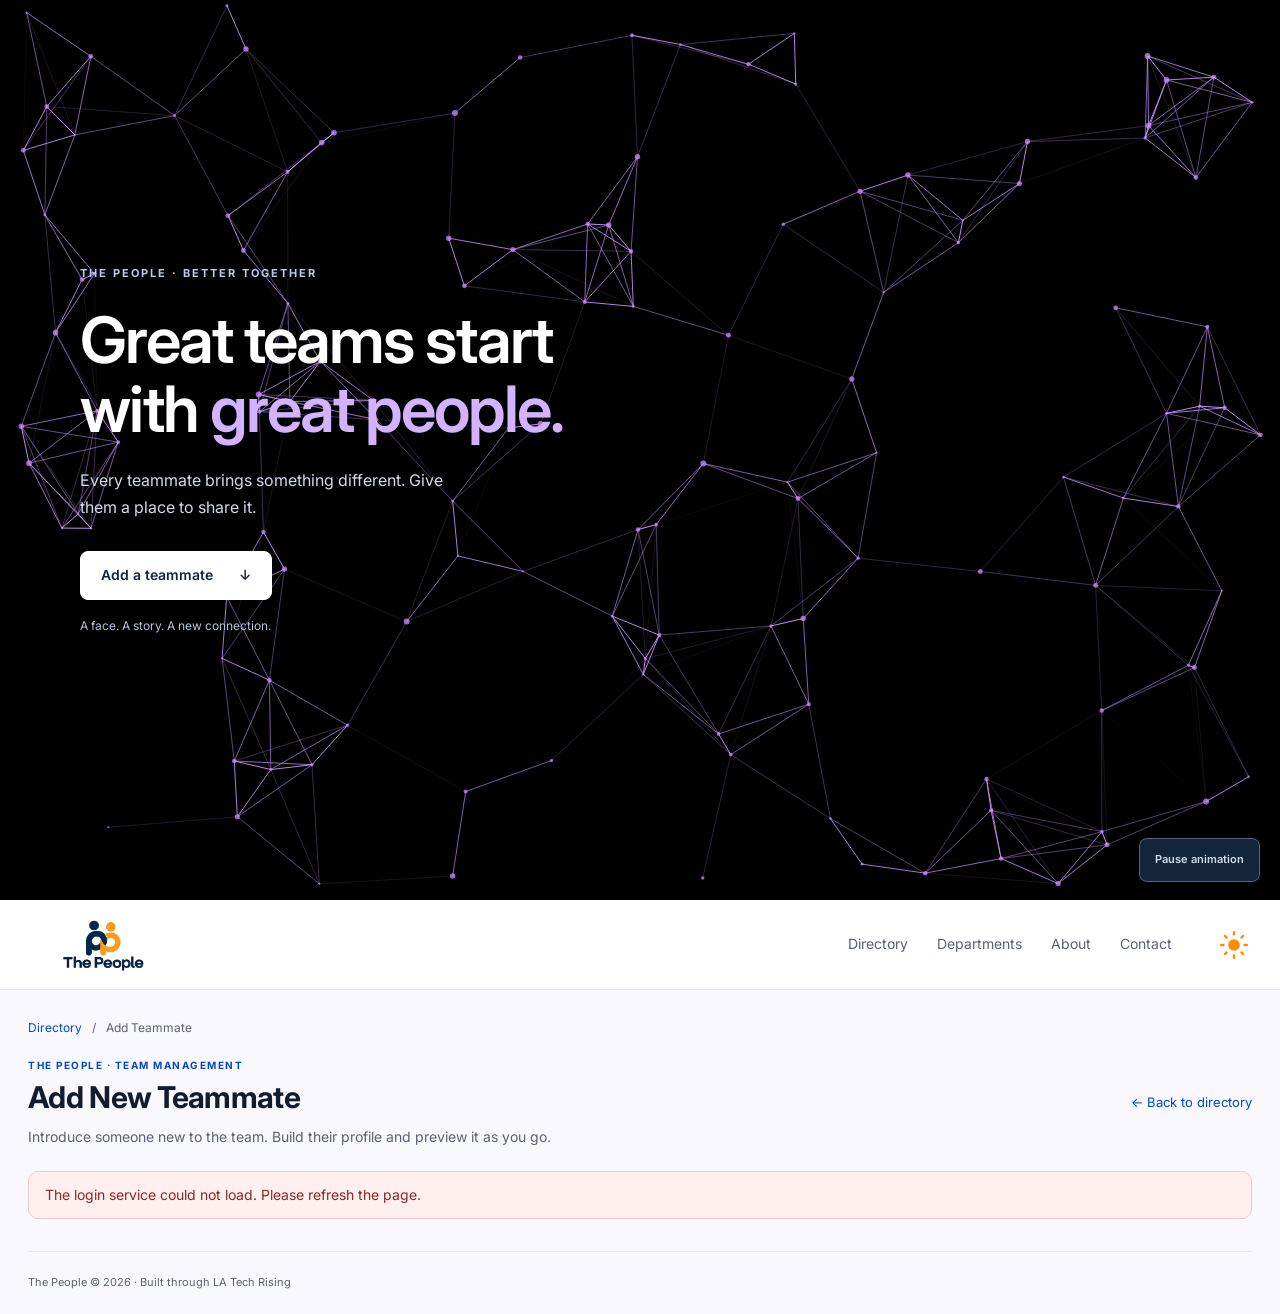
==== admin.html @ b5be9680 "Add files via upload" ====
<!DOCTYPE html>
<html lang="en">
<head>
  <meta charset="UTF-8">
  <meta name="viewport" content="width=device-width, initial-scale=1">
  <meta name="description" content="Add and manage teammates in The People directory.">
  <title>Add Teammate | The People</title>
  <link rel="icon" type="image/png" href="the-people-logo.png">
  <link rel="stylesheet" href="https://fonts.googleapis.com/css2?family=Inter:wght@400;500;600;700&display=swap">
  <link rel="stylesheet" href="admin.css?v=aether-flow-5">
  <link rel="stylesheet" href="theme-changer.css?v=theme-11">
<link rel="stylesheet" href="location-picker.css?v=world-location-17">
</head>
<body class="admin-page">
  <a class="skip-link" href="#page-content">Skip to main content</a>
    <section class="people-hero" aria-labelledby="people-hero-title">
      <canvas id="people-particles" aria-hidden="true"></canvas>
      <div class="people-hero-content">
        <p class="people-hero-eyebrow">THE PEOPLE · BETTER TOGETHER</p>
        <h1 id="people-hero-title">Great teams start<br>with <span>great people.</span></h1>
        <p class="people-hero-description">Every teammate brings something different. Give them a place to share it.</p>
        <a class="people-hero-action" href="#teammate-workspace">Add a teammate <span aria-hidden="true">↓</span></a>
        <p class="people-hero-note">A face. A story. A new connection.</p>
      </div>
      <button id="people-particles-toggle" class="people-hero-motion" type="button" aria-pressed="false" hidden>Pause animation</button>
    </section>
  <header class="admin-header">
    <a class="admin-brand" href="index.html#directory" aria-label="The People directory"><img src="the-people-logo.png" alt="The People" width="1960" height="816"></a>
    <nav aria-label="Main navigation"><a href="index.html#directory">Directory</a><a href="index.html#Departments">Departments</a><a href="index.html#About">About</a><a href="index.html#Contact">Contact</a></nav>
    <button id="admin-theme" class="theme-changer" type="button" aria-label="Switch to dark mode" aria-pressed="false" title="Switch to dark mode"><svg class="changer-sun" viewBox="0 0 24 24" aria-hidden="true"><circle cx="12" cy="12" r="5" fill="currentColor"/><path d="M12 1v2m0 18v2M4.22 4.22l1.42 1.42m12.72 12.72l1.42 1.42M1 12h2m18 0h2M4.22 19.78l1.42-1.42M18.36 5.64l1.42-1.42" fill="none" stroke="currentColor" stroke-width="2" stroke-linecap="round"/></svg><svg class="changer-moon" viewBox="0 0 24 24" aria-hidden="true"><path d="M21 12.79A9 9 0 1 1 11.21 3 7 7 0 0 0 21 12.79Z" fill="currentColor"/></svg></button>
  </header>
  <main id="page-content" class="admin-shell">
    <div id="teammate-workspace" tabindex="-1">
    <div class="breadcrumb"><a href="index.html#directory">Directory</a><span aria-hidden="true">/</span><span>Add Teammate</span></div>
    <div class="admin-intro"><div><p class="admin-eyebrow">THE PEOPLE · TEAM MANAGEMENT</p><h2>Add New Teammate</h2><p>Introduce someone new to the team. Build their profile and preview it as you go.</p></div><a class="back-link" href="index.html#directory">← Back to directory</a></div>
    <p id="admin-status" class="admin-status" role="status" aria-live="polite">Connecting…</p>
    <section id="login-panel" class="admin-panel login-panel" hidden aria-labelledby="login-title">
      <div class="section-icon" aria-hidden="true">↗</div><h2 id="login-title">Admin login</h2><p>Sign in with your approved admin account to add or manage teammates.</p>
      <form id="login-form"><label for="login-email">Email</label><input id="login-email" type="email" autocomplete="username" required maxlength="254"><label for="login-password">Password</label><input id="login-password" type="password" autocomplete="current-password" required><button class="admin-primary" type="submit" id="sign-in">Sign in</button></form>
    </section>
    <div id="session-bar" class="session-bar" hidden><span><span class="session-dot" aria-hidden="true"></span><span id="signed-in-as"></span></span><button id="sign-out" type="button">Sign out</button></div>
    <section id="manager-panel" aria-label="Manage employees" hidden>
      <div class="editor-command"><div><p class="admin-eyebrow">TEAMMATE PROFILE</p><h2 id="editor-title">Add teammate</h2></div><div class="admin-actions"><button id="restore-draft" type="button" hidden>Restore draft</button><button id="save-draft" type="button">Save draft</button><button class="admin-primary" id="save-employee" type="submit" form="employee-form">Add teammate <span aria-hidden="true">→</span></button></div></div>
      <div class="manager-grid">
        <form id="employee-form"><fieldset id="employee-fields"><legend class="visually-hidden">Employee details</legend>
          <section class="admin-panel form-section" aria-labelledby="identity-heading">
            <div class="panel-heading"><span class="section-icon" aria-hidden="true">01</span><div><h3 id="identity-heading">Basic identity &amp; contact</h3><p>A name, a face, and a way to connect.</p></div><span class="required-pill">Required</span></div>
            <p class="form-hint public-note">Fields marked * are required. Profile details and photos appear in the public directory.</p>
            <div class="photo-upload"><div class="upload-avatar"><span id="upload-initials" aria-hidden="true">+</span><img id="photo-preview" class="admin-photo-preview" alt="Selected employee photo" hidden></div><div class="photo-controls"><label for="employee-photo">Profile photo</label><input id="employee-photo" type="file" accept="image/jpeg,image/png,image/webp" aria-describedby="photo-hint"><p id="photo-hint" class="form-hint">JPG, PNG, or WebP · Maximum 2 MB. Initials appear if no photo is added.</p><label class="checkbox-label"><input id="remove-photo" type="checkbox"> Remove current photo</label></div></div>
            <div class="form-grid"><div><label for="employee-name">Full name *</label><input id="employee-name" name="name" required maxlength="120" autocomplete="off" placeholder="e.g. Alex Morgan"></div><div><label for="employee-email">Public email *</label><input id="employee-email" name="email" type="email" required maxlength="254" placeholder="alex@example.com"></div></div>
          </section>
          <section class="admin-panel form-section" aria-labelledby="role-heading">
            <div class="panel-heading"><span class="section-icon" aria-hidden="true">02</span><div><h3 id="role-heading">Role &amp; department</h3><p>Help people find the right teammate.</p></div><span class="required-pill">Required</span></div>
            <div class="form-grid"><div><label for="employee-title">Role / job title *</label><input id="employee-title" name="title" required maxlength="120" placeholder="e.g. Software Engineer"></div><div><label for="employee-department">Department *</label><input id="employee-department" name="department" required maxlength="80" list="department-options" placeholder="Select or enter a department"><datalist id="department-options"></datalist></div><div><label for="employee-location">City / location</label><input id="employee-location" name="location" maxlength="160" list="location-options" placeholder="Vancouver" autocomplete="address-level2" aria-describedby="location-hint"><datalist id="location-options"></datalist><p id="location-hint" class="form-hint">Choose a suggested city to fill its region, country and time zone, or enter any city manually.</p></div><div><label for="employee-country">Country / territory</label><select id="employee-country" name="country" autocomplete="country-name"><option value="">Select country / territory</option></select></div><div><label for="employee-region">State / province / region</label><input id="employee-region" name="region" list="region-options" maxlength="100" autocomplete="address-level1" placeholder="British Columbia"><datalist id="region-options"></datalist></div><div><label for="employee-timeZone">Time zone</label><select id="employee-timeZone" name="timeZone" aria-describedby="timezone-hint"><option value="">Select time zone</option></select><p id="timezone-hint" class="form-hint">For Vancouver choose America/Vancouver. Named zones keep the card clock aligned with local daylight-saving rules.</p></div><div><label for="employee-joiningDate">Joining date</label><input id="employee-joiningDate" name="joiningDate" type="date"></div></div>
          </section>
          <section class="admin-panel form-section" aria-labelledby="skills-heading">
            <div class="panel-heading"><span class="section-icon" aria-hidden="true">03</span><div><h3 id="skills-heading">Bio, skills &amp; expertise</h3><p>Show what this person brings to the team.</p></div></div>
            <label for="employee-bio">Short bio</label><textarea id="employee-bio" name="bio" rows="3" maxlength="2000" placeholder="A little about their experience, interests, or work…"></textarea>
            <label for="employee-skills">Skills</label><input id="employee-skills" name="skills" placeholder="HTML, CSS, JavaScript" aria-describedby="skills-hint"><p id="skills-hint" class="form-hint">Separate skills with commas. Up to 20 skills, 80 characters each.</p><div id="skill-chip-list" class="skill-chips" aria-label="Selected skills"></div>
            <div class="suggested-skills"><span>Quick add:</span><button type="button" data-skill="HTML">+ HTML</button><button type="button" data-skill="CSS">+ CSS</button><button type="button" data-skill="JavaScript">+ JavaScript</button><button type="button" data-skill="Project Management">+ Project Management</button></div>
          </section>
          <section class="admin-panel form-section" aria-labelledby="links-heading">
            <div class="panel-heading"><span class="section-icon" aria-hidden="true">04</span><div><h3 id="links-heading">Professional links</h3><p>Optional places to explore their work.</p></div></div>
            <label for="employee-linkedin">LinkedIn URL</label><input id="employee-linkedin" name="linkedin" type="url" maxlength="2000" placeholder="https://www.linkedin.com/in/…"><label for="employee-github">GitHub URL</label><input id="employee-github" name="github" type="url" maxlength="2000" placeholder="https://github.com/…"><label for="employee-portfolio">Portfolio URL</label><input id="employee-portfolio" name="portfolio" type="url" maxlength="2000" placeholder="https://…">
          </section>
          <div class="form-bottom"><p>Ready? Use <strong>Add teammate</strong> above to publish this profile.</p><button id="new-employee" type="button">Clear / new teammate</button></div>
        </fieldset></form>
        <aside class="preview-sidebar" aria-label="Profile preview and completeness">
          <section class="admin-panel preview-panel"><div class="preview-heading"><h3>Live Directory Preview</h3><span class="preview-dot" aria-hidden="true"></span></div><p class="form-hint">Updates as you type. Nothing is published until you save.</p>
            <article class="preview-card" aria-label="Teammate card preview"><div class="preview-card-main"><div class="preview-card-top"><div class="preview-avatar"><span id="card-initials">?</span><img id="card-photo" alt="" hidden></div><span id="card-department" class="department-badge">Department</span></div><h3 id="card-name">Your new teammate</h3><p id="card-title">Role / job title</p><p id="card-location" class="preview-email">Location not listed</p><p id="card-email" class="preview-email">Public email</p><p id="card-bio" class="preview-bio" hidden></p><div id="card-skills" class="skill-chips"></div></div><div class="preview-card-footer"><span>Profile preview</span><span aria-hidden="true">→</span></div></article>
          </section>
          <section class="admin-panel readiness-panel"><div class="preview-heading"><h3>Profile Readiness</h3><span id="readiness-label">0 of 4 required</span></div><progress id="readiness-progress" max="4" value="0" aria-label="Required profile fields completed">0 of 4</progress><ul id="readiness-list"><li data-check="name"><span aria-hidden="true">○</span> Full name</li><li data-check="email"><span aria-hidden="true">○</span> Valid public email</li><li data-check="title"><span aria-hidden="true">○</span> Role / job title</li><li data-check="department"><span aria-hidden="true">○</span> Department</li></ul><p class="form-hint">Photos, skills, and links are optional. A complete checklist means the required fields are filled in.</p></section>
          <div class="preview-tip"><strong>A welcoming first impression</strong><p>A clear photo, a short bio, and a few skills help teammates connect.</p></div>
        </aside>
      </div>
      <section class="admin-panel roster-panel" aria-labelledby="roster-heading"><div class="list-heading"><div><p class="admin-eyebrow">KEEP YOUR TEAM CURRENT</p><h2 id="roster-heading">Manage teammates <span id="admin-count"></span></h2></div><button id="reload-employees" type="button">Refresh list</button></div><label for="admin-search">Find a teammate</label><input id="admin-search" type="search" placeholder="Name, role, or department"><ul id="admin-employees" class="admin-employees" aria-label="Employees"></ul></section>
    </section>
    </div>
    <footer>The People © 2026 · Built through LA Tech Rising</footer>
  </main>
  <dialog id="delete-dialog" aria-labelledby="delete-title" aria-describedby="delete-description"><h2 id="delete-title">Remove employee?</h2><p id="delete-description"></p><div class="admin-actions"><button id="cancel-delete" type="button" autofocus>Cancel</button><button id="confirm-delete" class="admin-danger" type="button">Remove employee</button></div></dialog>
  <script>
(function () {
    'use strict';
    const hero = document.querySelector('.people-hero');
    if (!hero) return;
    const motion = window.matchMedia('(prefers-reduced-motion: reduce)');
    hero.querySelector('.people-hero-action').addEventListener('click', event => {
        const target = document.getElementById('teammate-workspace');
        if (!target) return;
        event.preventDefault();
        target.focus({ preventScroll: true });
        target.scrollIntoView({ behavior: motion.matches ? 'auto' : 'smooth', block: 'start' });
    });

    const canvas = document.getElementById('people-particles');
    const context = canvas && canvas.getContext('2d');
    if (!context) return;
    const toggle = document.getElementById('people-particles-toggle');
    const mouse = { x: 0, y: 0, active: false, radius: 200 };
    let width = 1, height = 1, particles = [], frame = null, previousTime = null;
    let paused = motion.matches, visible = true;

    function draw() {
        context.fillStyle = 'black';
        context.fillRect(0, 0, width, height);
        for (const particle of particles) {
            context.beginPath();
            context.arc(particle.x, particle.y, particle.radius, 0, Math.PI * 2);
            context.fillStyle = 'rgba(191,128,255,0.8)';
            context.fill();
        }
        const linkDistance = Math.min(142, Math.sqrt(width * height / 49));
        for (let a = 0; a < particles.length; a++) {
            for (let b = a + 1; b < particles.length; b++) {
                const p = particles[a], q = particles[b];
                const distance = Math.hypot(p.x - q.x, p.y - q.y);
                if (distance >= linkDistance) continue;
                const opacity = Math.max(0, 1 - distance * distance / 20000);
                const nearMouse = mouse.active && Math.hypot(p.x - mouse.x, p.y - mouse.y) < mouse.radius;
                context.strokeStyle = nearMouse ? `rgba(255,255,255,${opacity})` : `rgba(200,150,255,${opacity})`;
                context.lineWidth = 1;
                context.beginPath();
                context.moveTo(p.x, p.y);
                context.lineTo(q.x, q.y);
                context.stroke();
            }
        }
    }
    function animate(time) {
        const step = previousTime === null ? 0 : Math.min((time - previousTime) / 16.67, 2);
        previousTime = time;
        for (const particle of particles) {
            if (mouse.active) {
                let dx = mouse.x - particle.x, dy = mouse.y - particle.y;
                let distance = Math.hypot(dx, dy);
                if (distance < mouse.radius) {
                    // The original divides by zero when the cursor lands on a particle.
                    if (distance < 0.01) { dx = 1; dy = 0; distance = 1; }
                    const force = (mouse.radius - distance) / mouse.radius * 5 * step;
                    particle.x -= dx / distance * force;
                    particle.y -= dy / distance * force;
                }
            }
            particle.x += particle.vx * step;
            particle.y += particle.vy * step;
            if (particle.x < 0 || particle.x > width) {
                particle.vx *= -1;
                particle.x = Math.max(0, Math.min(width, particle.x));
            }
            if (particle.y < 0 || particle.y > height) {
                particle.vy *= -1;
                particle.y = Math.max(0, Math.min(height, particle.y));
            }
        }
        draw();
        frame = requestAnimationFrame(animate);
    }
    function updateToggle() {
        toggle.hidden = false;
        toggle.textContent = paused ? 'Play animation' : 'Pause animation';
        toggle.setAttribute('aria-pressed', String(paused));
    }
    function syncAnimation() {
        if (frame !== null) cancelAnimationFrame(frame);
        frame = null;
        previousTime = null;
        if (!paused && !document.hidden && visible) frame = requestAnimationFrame(animate);
        else draw();
        updateToggle();
    }
    function resize() {
        width = Math.max(1, hero.clientWidth);
        height = Math.max(1, hero.clientHeight);
        const ratio = Math.min(window.devicePixelRatio || 1, 2);
        canvas.width = Math.round(width * ratio);
        canvas.height = Math.round(height * ratio);
        context.setTransform(ratio, 0, 0, ratio, 0, 0);
        particles = Array.from({ length: Math.min(180, Math.max(30, Math.ceil(width * height / 9000))) }, () => ({
            x: Math.random() * width, y: Math.random() * height,
            vx: Math.random() * 0.4 - 0.2, vy: Math.random() * 0.4 - 0.2,
            radius: Math.random() * 2 + 1
        }));
        draw();
    }
    hero.addEventListener('pointermove', event => {
        const bounds = hero.getBoundingClientRect();
        mouse.x = event.clientX - bounds.left;
        mouse.y = event.clientY - bounds.top;
        mouse.active = true;
    });
    function releasePointer() { mouse.active = false; }
    hero.addEventListener('pointerleave', releasePointer);
    hero.addEventListener('pointercancel', releasePointer);
    hero.addEventListener('pointerup', event => {
        if (event.pointerType !== 'mouse') releasePointer();
    });
    window.addEventListener('blur', releasePointer);
    toggle.addEventListener('click', () => { paused = !paused; syncAnimation(); });
    motion.addEventListener('change', () => { paused = motion.matches; syncAnimation(); });
    document.addEventListener('visibilitychange', syncAnimation);
    if ('ResizeObserver' in window) new ResizeObserver(resize).observe(hero);
    else window.addEventListener('resize', resize);
    if ('IntersectionObserver' in window) new IntersectionObserver(entries => {
        visible = entries[0].isIntersecting;
        syncAnimation();
    }).observe(hero);
    resize();
    syncAnimation();
})();
  </script>
  <script src="supabase-2.118.0.js"></script><script src="supabase-config.js"></script><script src="employee-store.js?v=world-location-17"></script><script src="location-picker.js?v=world-location-17"></script><script src="admin.js?v=world-location-17"></script>
</body>
</html>
---- admin.css ----
:root{color-scheme:light;--page:#faf8ff;--panel:#fff;--soft:#f2f3ff;--ink:#131b2e;--muted:#596174;--line:#e3e5ef;--primary:#004ac6;--primary-soft:#e9edff;--good:#006947;--danger:#a32323;--shadow:0 2px 10px #17204705}
*{box-sizing:border-box}body{margin:0;font:14px/1.6 Inter,Arial,sans-serif;background:var(--page);color:var(--ink)}h1,h2,h3,p{margin:0}h1,h2,h3{line-height:1.3}a{color:var(--primary)}button,input,textarea{font:inherit}button,a,input{touch-action:manipulation}button{cursor:pointer}button:disabled{opacity:.55;cursor:wait}[hidden]{display:none!important}:is(a,input,textarea,button,[tabindex]):focus-visible{outline:3px solid var(--primary);outline-offset:3px}.visually-hidden,.skip-link:not(:focus){position:absolute;width:1px;height:1px;overflow:hidden;clip-path:inset(50%);white-space:nowrap}.skip-link:focus{display:block;padding:12px;background:var(--panel)}
.admin-header{display:flex;align-items:center;gap:28px;min-height:88px;padding:12px max(24px,calc((100vw - 1340px)/2));background:var(--panel);border-bottom:1px solid var(--line)}.admin-brand{display:flex;flex-shrink:0;background:#fff;border-radius:9px;padding:3px 8px}.admin-brand img{width:142px;height:59px;object-fit:contain}.admin-header nav{display:flex;gap:5px;margin-left:auto}.admin-header nav a{padding:8px 12px;color:var(--muted);text-decoration:none;border-radius:8px}.admin-header nav a:hover{background:var(--soft);color:var(--ink)}
.admin-shell{max-width:1320px;margin:auto;padding:28px 28px 0}.breadcrumb{display:flex;gap:10px;font-size:12px;color:var(--muted);margin-bottom:20px}.breadcrumb a{text-decoration:none}.admin-intro{display:flex;align-items:center;justify-content:space-between;gap:24px;margin-bottom:22px}.admin-intro h2{font-size:30px;letter-spacing:-.7px;margin:5px 0 9px}.admin-intro p:last-child{color:var(--muted)}.admin-eyebrow{font-size:10px;letter-spacing:1.5px;color:var(--primary);font-weight:700}.back-link{white-space:nowrap;text-decoration:none;font-size:13px}.admin-status{background:var(--primary-soft);border:1px solid var(--line);padding:12px 16px;border-radius:10px;min-height:46px;color:var(--ink);overflow-wrap:anywhere}.admin-status[data-error="true"]{background:#fff0ef;color:#8b2626;border-color:#f1c8c8}
button{border:1px solid var(--line);background:var(--panel);color:var(--ink);padding:10px 15px;min-height:44px;border-radius:8px;font-weight:600;font-size:13px;transition:background .18s,border-color .18s}button:hover{background:var(--soft);border-color:#c3c6d7}button.admin-primary{background:var(--primary);color:#fff;border-color:var(--primary);box-shadow:0 3px 7px #004ac618}button.admin-primary:hover{background:#003da3}button.admin-danger{background:#fff5f5;border-color:#efd1d1;color:var(--danger)}#admin-theme{white-space:nowrap;font-size:12px;display:flex;gap:7px;align-items:center}#admin-theme>span:first-child{font-size:19px}
.admin-panel{background:var(--panel);border:1px solid var(--line);border-radius:12px;padding:24px;box-shadow:var(--shadow);min-width:0}.login-panel{max-width:440px;margin:32px auto}.login-panel h2{font-size:23px;margin:14px 0 8px}.login-panel>p{color:var(--muted)}.login-panel button{width:100%;margin-top:22px}.session-bar{display:flex;justify-content:space-between;align-items:center;gap:14px;padding:16px 0;font-size:12px;color:var(--muted);overflow-wrap:anywhere}.session-dot{display:inline-block;width:7px;height:7px;margin-right:8px;border-radius:50%;background:#009b68}
.editor-command{display:flex;align-items:center;justify-content:space-between;gap:20px;padding:6px 0 20px}.editor-command h2{font-size:21px;margin-top:3px}.admin-actions{display:flex;flex-wrap:wrap;gap:10px}.manager-grid{display:grid;grid-template-columns:minmax(0,1fr) 350px;align-items:start;gap:24px}fieldset{border:0;padding:0;margin:0;min-width:0}.form-section{margin-bottom:20px}.panel-heading{display:flex;align-items:center;gap:12px;margin-bottom:16px}.panel-heading h3{font-size:16px}.panel-heading p{font-size:12px;color:var(--muted);margin-top:3px}.section-icon{display:grid;place-items:center;background:var(--primary-soft);color:var(--primary);width:38px;height:38px;border-radius:10px;font-size:12px;font-weight:700;flex-shrink:0}.required-pill{margin-left:auto;color:var(--muted);font-size:9px;text-transform:uppercase;letter-spacing:.7px;padding:3px 6px;border:1px solid var(--line);border-radius:4px}.form-hint{font-size:12px;color:var(--muted);line-height:1.6}.public-note{padding:9px 12px;background:var(--soft);border-radius:7px}.form-grid{display:grid;grid-template-columns:1fr 1fr;gap:0 16px}label{display:block;font-size:12px;font-weight:600;margin:16px 0 7px}input:not([type=checkbox]),textarea{display:block;width:100%;min-height:44px;border:1px solid var(--line);border-radius:8px;background:var(--page);color:var(--ink);padding:11px 12px;font-size:13px}input::placeholder,textarea::placeholder{color:var(--muted);opacity:.85}textarea{resize:vertical}input[type=file]{padding:8px;font-size:12px}input::file-selector-button{border:0;border-radius:5px;background:var(--primary-soft);color:var(--primary);padding:7px;margin-right:8px;font:inherit;cursor:pointer}.photo-upload{display:flex;align-items:center;gap:18px;margin:20px 0 4px}.upload-avatar{display:grid;place-items:center;position:relative;width:82px;height:82px;flex:0 0 82px;border-radius:50%;background:var(--soft);border:1px dashed var(--line);font-size:22px;color:var(--primary);overflow:hidden}.admin-photo-preview{position:absolute;inset:0;width:100%;height:100%;object-fit:cover}.photo-controls{min-width:0;flex:1}.photo-controls label{margin-top:0}.checkbox-label{display:flex;align-items:center;gap:8px;font-weight:400!important;margin:8px 0 0!important}.checkbox-label input{width:17px;height:17px;accent-color:var(--primary)}
.skill-chips{display:flex;flex-wrap:wrap;gap:6px;margin-top:12px}.skill-chip{display:inline-flex;align-items:center;gap:5px;padding:3px 6px 3px 9px;font-size:12px;background:var(--primary-soft);border-radius:6px;overflow-wrap:anywhere;max-width:100%}.skill-chip button{border:0;padding:0;min-height:30px;min-width:30px;background:transparent;color:var(--muted);font-size:18px}.suggested-skills{display:flex;flex-wrap:wrap;gap:5px;align-items:center;margin-top:12px;font-size:11px;color:var(--muted)}.suggested-skills button{font-size:11px;min-height:36px;padding:6px 9px;font-weight:400;background:var(--soft);border:0}.form-bottom{display:flex;justify-content:space-between;align-items:center;gap:12px;margin-bottom:20px}.form-bottom p{font-size:12px;color:var(--muted)}
.preview-sidebar{position:sticky;top:20px;display:grid;gap:20px}.preview-heading{display:flex;align-items:center;justify-content:space-between;gap:8px;margin-bottom:8px}.preview-heading h3{font-size:14px}.preview-dot{width:7px;height:7px;background:#18a873;border-radius:50%}.preview-panel>.form-hint{margin-bottom:18px}.preview-card{border:1px solid var(--line);border-radius:12px;overflow:hidden;background:var(--panel)}.preview-card-main{padding:18px}.preview-card-top{display:flex;justify-content:space-between;align-items:flex-start;gap:8px;margin-bottom:16px}.preview-avatar{position:relative;display:grid;place-items:center;width:62px;height:62px;border-radius:50%;background:var(--primary-soft);color:var(--primary);font-size:18px;font-weight:600;flex-shrink:0;overflow:hidden}.preview-avatar img{position:absolute;inset:0;width:100%;height:100%;object-fit:cover}.department-badge{border-radius:20px;background:#e3dfff;color:#3d2bb7;font-size:10px;line-height:1.4;padding:4px 8px;max-width:60%;overflow-wrap:anywhere}.preview-card h3{color:var(--primary);font-family:Georgia,'Times New Roman',serif;font-size:19px;overflow-wrap:anywhere}#card-title{font-family:Georgia,'Times New Roman',serif;font-size:13px;margin-top:4px;overflow-wrap:anywhere}.preview-email{font-size:11px;color:var(--muted);margin-top:12px;overflow-wrap:anywhere}.preview-bio{font-size:12px;line-height:1.7;color:var(--muted);margin-top:10px;white-space:pre-wrap;overflow-wrap:anywhere}.preview-card .skill-chip{padding:3px 7px;border-radius:4px;font:11px Georgia,'Times New Roman',serif}.preview-card-footer{padding:12px 18px;background:var(--soft);display:flex;justify-content:space-between;color:var(--primary);font-size:12px}.readiness-panel progress{display:block;width:100%;height:7px;border:0;border-radius:10px;overflow:hidden;appearance:none;background:var(--soft);accent-color:var(--primary);margin:18px 0}.readiness-panel progress::-webkit-progress-bar{background:var(--soft)}.readiness-panel progress::-webkit-progress-value{background:var(--primary);border-radius:10px}.readiness-panel progress::-moz-progress-bar{background:var(--primary)}#readiness-label{font-size:10px;color:var(--primary);white-space:nowrap}.readiness-panel ul{list-style:none;padding:0;margin:0 0 16px;font-size:12px}.readiness-panel li{display:flex;gap:9px;align-items:center;padding:6px 0;color:var(--muted)}.readiness-panel li[data-complete=true]{color:var(--good)}.readiness-panel li span{font-size:17px}.preview-tip{font-size:12px;color:var(--muted);padding:2px 16px}.preview-tip strong{color:var(--ink)}.preview-tip p{margin-top:5px}
.roster-panel{margin-top:24px}.list-heading{display:flex;justify-content:space-between;align-items:center;gap:12px}.list-heading h2{font-size:20px;margin-top:4px}#admin-count{font-size:14px;color:var(--muted)}.admin-employees{list-style:none;padding:0;margin:20px 0 0}.admin-employee{padding:16px 0;border-top:1px solid var(--line);display:flex;justify-content:space-between;align-items:center;gap:15px}.admin-employee>div:first-child{min-width:0;overflow-wrap:anywhere}.admin-employee p{font-size:12px;color:var(--muted);margin-top:4px}.employee-row-actions{display:flex;gap:7px;flex-shrink:0}.employee-row-actions button{min-height:40px;font-size:12px;padding:8px 12px}footer{border-top:1px solid var(--line);padding:22px 0;margin-top:32px;font-size:11px;color:var(--muted)}#delete-dialog{width:min(440px,calc(100% - 32px));background:var(--panel);color:var(--ink);border:1px solid var(--line);border-radius:14px;padding:26px}#delete-dialog::backdrop{background:#10204099}#delete-description{overflow-wrap:anywhere;margin:16px 0 22px}
body.darkMode{color-scheme:dark;--page:#101522;--panel:#1a2233;--soft:#232d43;--ink:#edf1ff;--muted:#b3bdd2;--line:#34415b;--primary:#9abbff;--primary-soft:#263b60;--good:#7ee4b8;--shadow:none}body.darkMode button.admin-primary{background:#2862d5;border-color:#2862d5;color:#fff}body.darkMode .department-badge{background:#3b325d;color:#e0d5ff}
@media(max-width:1050px){.manager-grid{grid-template-columns:minmax(0,1fr) 310px;gap:18px}.admin-panel{padding:20px}.admin-header{gap:12px;padding:12px 24px}.admin-header nav a{padding:8px}}
@media(max-width:820px){.manager-grid{grid-template-columns:1fr}.preview-sidebar{position:static;grid-template-columns:1fr 1fr;align-items:start}.preview-tip{grid-column:1/-1}.admin-header{flex-wrap:wrap}.admin-header nav{order:3;width:100%;margin:0;justify-content:center}.admin-header #admin-theme{margin-left:auto}.admin-intro{align-items:flex-start}.editor-command{align-items:flex-start}.admin-shell{padding:22px 18px 0}}
@media(max-width:520px){.admin-intro,.editor-command,.form-bottom{flex-direction:column;align-items:stretch;gap:14px}.admin-intro h2{font-size:26px}.back-link{font-size:12px}.editor-command .admin-actions{display:grid;grid-template-columns:repeat(2,minmax(0,1fr))}#save-employee{grid-column:1/-1}.form-grid,.preview-sidebar{grid-template-columns:1fr}.preview-tip{grid-column:auto}.admin-panel{padding:18px}.required-pill{display:none}.photo-upload{align-items:flex-start;gap:12px}.upload-avatar{width:64px;height:64px;flex-basis:64px}.admin-employee{align-items:flex-start;flex-direction:column}.admin-header nav{gap:0;justify-content:space-between}.admin-header nav a{font-size:12px;padding:8px 6px}.admin-brand img{width:120px;height:50px}.session-bar{align-items:flex-start}.list-heading{align-items:flex-start}.list-heading h2{font-size:18px}}
@media(prefers-reduced-motion:reduce){*,*::before,*::after{transition:none!important;scroll-behavior:auto!important}}

/* The hero is self-contained; existing editor and authentication styles stay scoped below it. */
.people-hero{position:relative;isolation:isolate;overflow:hidden;display:flex;align-items:center;min-height:100vh;min-height:100svh;margin:0;padding:80px max(28px,calc((100% - 1120px)/2));border:0;border-radius:0;background:#000;color:#fff}
.people-hero canvas{position:absolute;inset:0;width:100%;height:100%;z-index:0;pointer-events:none}
.people-hero-content{position:relative;z-index:1;max-width:600px}.people-hero-eyebrow{font-size:11px;font-weight:700;letter-spacing:2px;color:#b4cded;margin-bottom:22px}
.people-hero h1{font-size:clamp(36px,5.2vw,64px);font-weight:600;line-height:1.08;letter-spacing:-2px;text-wrap:balance}.people-hero h1 span{color:#d3b3ff}
.people-hero-description{max-width:390px;font-size:16px;line-height:1.7;color:#d0dbea;margin-top:24px}
.people-hero-action{display:inline-flex;align-items:center;gap:26px;min-height:48px;padding:12px 20px;margin-top:30px;background:#fff;color:#122440;border:1px solid #fff;border-radius:8px;text-decoration:none;font-size:14px;font-weight:600;transition:background .18s}
.people-hero-action:hover{background:#dbe9ff}.people-hero :is(a,button):focus-visible{outline-color:#fff;outline-offset:5px}
.people-hero-note{margin-top:16px;font-size:12px;color:#b4c4da}.people-hero-motion{position:absolute;z-index:1;right:20px;bottom:18px;background:#13243b;color:#d0dbea;border-color:#536580;font-size:11px;min-height:44px}.people-hero-motion:hover{background:#223a58;border-color:#a9cbff}
#teammate-workspace{scroll-margin-top:24px}
@media(max-width:520px){.people-hero{padding:48px 24px 88px}.people-hero h1{letter-spacing:-1.2px}.people-hero-eyebrow{font-size:10px;letter-spacing:1.4px}.people-hero-motion{right:16px;bottom:14px}}
---- theme-changer.css ----
/* ThemeChanger reference: compact sun/moon button with gentle hover scaling. */
button.theme-changer{position:relative;display:grid;place-items:center;flex-shrink:0;width:44px;height:44px;min-width:44px;min-height:44px;padding:8px;border:0;border-radius:50%;background:transparent;box-shadow:none;cursor:pointer;transition:transform .3s ease}
.theme-changer svg{grid-area:1/1;width:28px;height:28px;transition:opacity .2s ease,transform .3s ease}
.theme-changer .changer-sun{color:#ff8c00;opacity:1;transform:rotate(0) scale(1)}
.theme-changer .changer-moon{color:#949494;opacity:0;transform:rotate(-25deg) scale(.7)}
.theme-changer[aria-pressed="true"] .changer-sun{opacity:0;transform:rotate(25deg) scale(.7)}
.theme-changer[aria-pressed="true"] .changer-moon{opacity:1;transform:rotate(0) scale(1)}
.theme-changer:focus-visible{outline:3px solid var(--primary,#4263eb);outline-offset:3px}
@media(hover:hover){button.theme-changer:hover{transform:scale(1.1);background:transparent}}
@media(max-width:500px){.header-container .theme-changer{margin-left:auto}}
@media(prefers-reduced-motion:reduce){button.theme-changer,.theme-changer svg{transition:none}button.theme-changer:hover{transform:none}}
#admin-theme.theme-changer{display:grid;gap:0}
---- location-picker.css ----
#employee-form select{display:block;width:100%;min-width:0;min-height:44px;border:1px solid var(--line);border-radius:8px;background:var(--page);color:var(--ink);padding:11px 12px;font:inherit;font-size:13px;touch-action:manipulation}
#employee-form select:focus-visible{outline:3px solid var(--primary);outline-offset:3px}
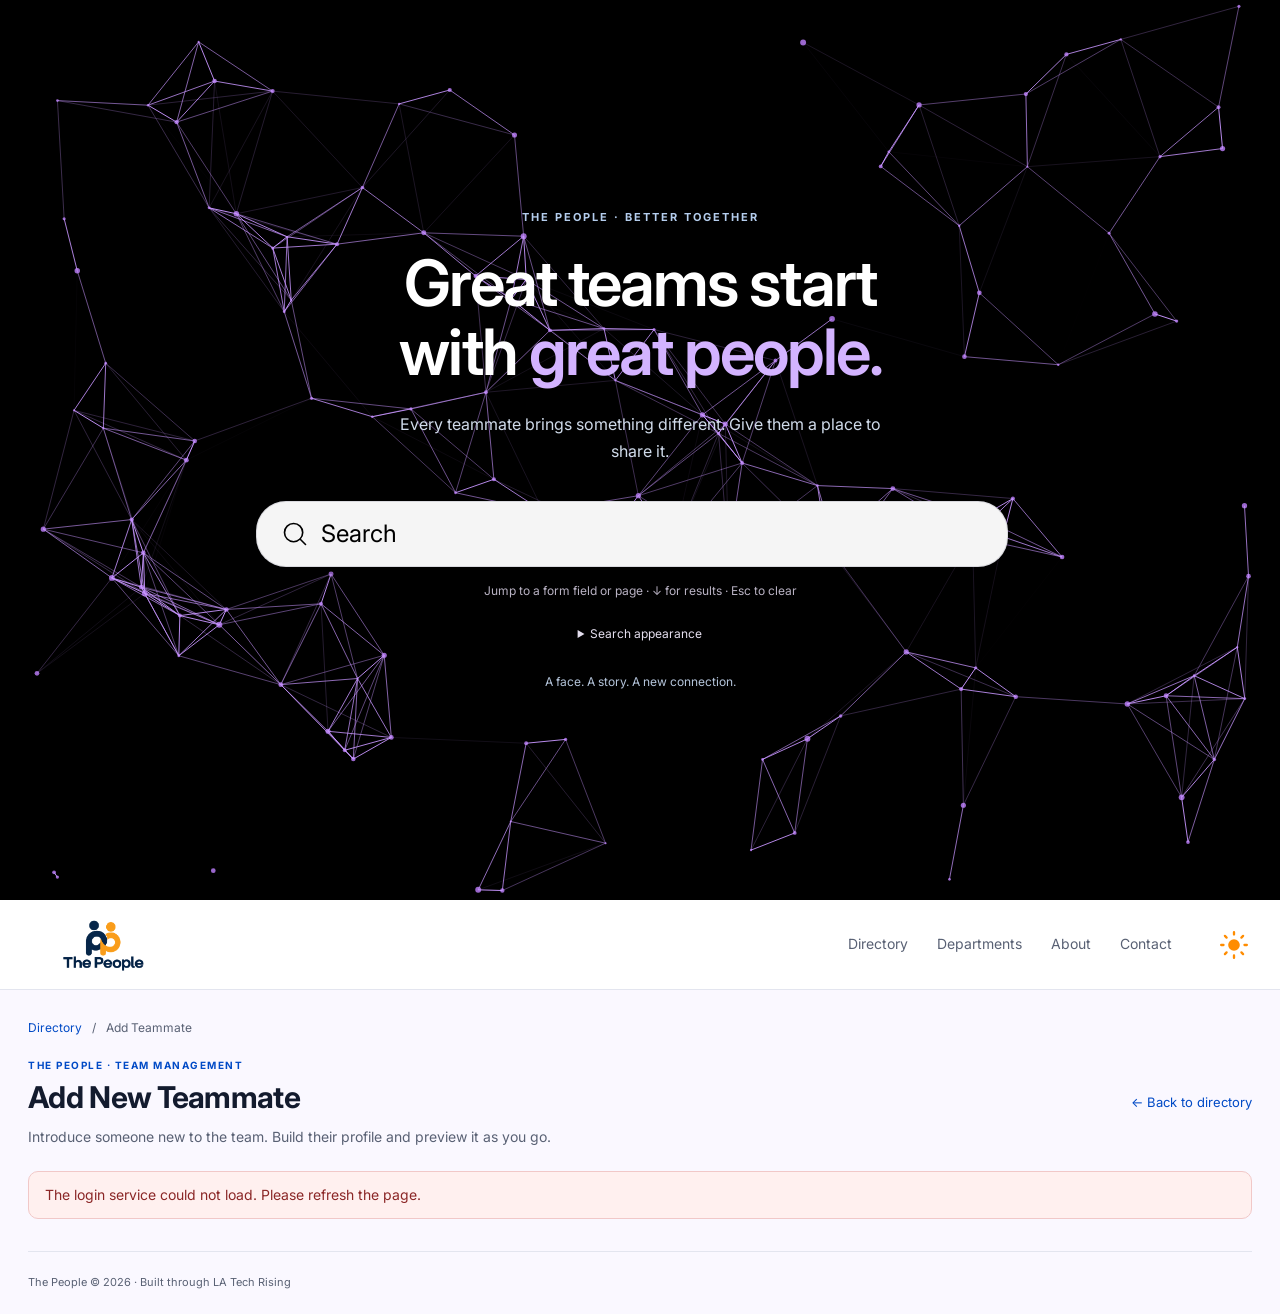
==== commit f744002b: "Add Apple Spotlight search to the Add Teammate particle hero" ====
--- a/admin.html
+++ b/admin.html
@@ -10,6 +10,7 @@
   <link rel="stylesheet" href="admin.css?v=aether-flow-5">
   <link rel="stylesheet" href="theme-changer.css?v=theme-11">
 <link rel="stylesheet" href="location-picker.css?v=world-location-17">
+  <link rel="stylesheet" href="apple-spotlight.css?v=spotlight-1">
 </head>
 <body class="admin-page">
   <a class="skip-link" href="#page-content">Skip to main content</a>
@@ -20,6 +21,25 @@
         <h1 id="people-hero-title">Great teams start<br>with <span>great people.</span></h1>
         <p class="people-hero-description">Every teammate brings something different. Give them a place to share it.</p>
         <a class="people-hero-action" href="#teammate-workspace">Add a teammate <span aria-hidden="true">↓</span></a>
+        <div class="apple-spotlight" id="teammate-spotlight" data-size="regular" style="--spotlight-width:768px;--spotlight-opacity:1">
+          <div class="spotlight-row">
+            <div class="spotlight-panel">
+              <div class="spotlight-input-row">
+                <svg class="spotlight-search-icon" viewBox="0 0 24 24" fill="none" stroke="currentColor" stroke-width="1.4" stroke-linecap="round" aria-hidden="true"><circle cx="10.8" cy="10.8" r="7.8"/><path d="m16.5 16.5 4.5 4.5"/></svg>
+                <div class="spotlight-input-wrap"><label class="visually-hidden" for="spotlight-search">Search form fields and site pages</label><span class="spotlight-placeholder" aria-hidden="true">Search</span><input id="spotlight-search" type="search" autocomplete="off" maxlength="200" aria-describedby="spotlight-help" aria-controls="spotlight-results" aria-expanded="false"></div>
+              </div>
+              <div id="spotlight-results" class="spotlight-results" hidden></div>
+            </div>
+            <nav class="spotlight-shortcuts" aria-label="Quick shortcuts"></nav>
+          </div>
+          <p id="spotlight-help" class="spotlight-help">Jump to a form field or page · ↓ for results · Esc to clear</p>
+          <p id="spotlight-status" class="visually-hidden" role="status" aria-live="polite"></p>
+          <details class="spotlight-appearance"><summary>Search appearance</summary><div class="spotlight-controls">
+            <label for="spotlight-size">Size<select id="spotlight-size"><option value="compact">Small</option><option value="regular" selected>Regular</option><option value="large">Large</option></select></label>
+            <label for="spotlight-width">Width<select id="spotlight-width"><option value="600">Short</option><option value="768" selected>Standard</option><option value="1024">Long</option></select></label>
+            <label class="spotlight-opacity-control" for="spotlight-opacity">Transparency <output id="spotlight-opacity-value" for="spotlight-opacity">0%</output><input id="spotlight-opacity" type="range" min="0" max="100" step="5" value="0"></label>
+          </div></details>
+        </div>
         <p class="people-hero-note">A face. A story. A new connection.</p>
       </div>
       <button id="people-particles-toggle" class="people-hero-motion" type="button" aria-pressed="false" hidden>Pause animation</button>
@@ -210,5 +230,6 @@
 })();
   </script>
   <script src="supabase-2.118.0.js"></script><script src="supabase-config.js"></script><script src="employee-store.js?v=world-location-17"></script><script src="location-picker.js?v=world-location-17"></script><script src="admin.js?v=world-location-17"></script>
+  <script src="apple-spotlight.js?v=spotlight-1"></script>
 </body>
 </html>
--- a/admin.css
+++ b/admin.css
@@ -25,3 +25,10 @@
 .people-hero-note{margin-top:16px;font-size:12px;color:#b4c4da}.people-hero-motion{position:absolute;z-index:1;right:20px;bottom:18px;background:#13243b;color:#d0dbea;border-color:#536580;font-size:11px;min-height:44px}.people-hero-motion:hover{background:#223a58;border-color:#a9cbff}
 #teammate-workspace{scroll-margin-top:24px}
 @media(max-width:520px){.people-hero{padding:48px 24px 88px}.people-hero h1{letter-spacing:-1.2px}.people-hero-eyebrow{font-size:10px;letter-spacing:1.4px}.people-hero-motion{right:16px;bottom:14px}}
+#people-particles-toggle {
+  display: none !important;
+}
+#people-particles-toggle,
+.people-hero-action {
+  display: none !important;
+}
--- a/apple-spotlight.css
+++ b/apple-spotlight.css
@@ -0,0 +1,52 @@
+/* Adapted from Samit Kapoor's Apple Spotlight, supplied by the project owner.
+   Scoped to the Add Teammate hero; no React or Tailwind runtime is required. */
+.people-hero{justify-content:center;padding-inline:24px}
+.people-hero-content{width:100%;max-width:1120px;text-align:center}
+.people-hero-description{margin-inline:auto;max-width:520px}
+.apple-spotlight{--spotlight-height:64px;--spotlight-font:24px;--spotlight-ink:#000;--spotlight-muted:#000;width:100%;max-width:var(--spotlight-width,768px);margin:36px auto 0;text-align:left;position:relative;animation:spotlight-enter .65s cubic-bezier(.16,1,.3,1) both}
+.apple-spotlight[data-size="compact"]{--spotlight-height:52px;--spotlight-font:20px}
+.apple-spotlight[data-size="large"]{--spotlight-height:80px;--spotlight-font:28px}
+.apple-spotlight[data-glass="true"]{--spotlight-ink:#fff;--spotlight-muted:#fff}
+.spotlight-row{display:flex;align-items:flex-start;gap:16px}
+.spotlight-panel,.spotlight-shortcut{background:rgba(245,245,245,var(--spotlight-opacity,1));color:var(--spotlight-ink);backdrop-filter:blur(20px);-webkit-backdrop-filter:blur(20px);border:1px solid rgba(190,190,200,.5);box-shadow:0 12px 40px #0003}
+.spotlight-panel{border-radius:30px;min-width:0;flex:1;overflow:hidden}
+.spotlight-input-row{display:flex;align-items:center;gap:12px;padding:0 24px;height:var(--spotlight-height)}
+.spotlight-search-icon{width:28px;height:28px;flex-shrink:0}
+.spotlight-input-wrap{position:relative;min-width:0;flex:1}
+#teammate-spotlight #spotlight-search{border:0;border-radius:0;background:transparent;color:var(--spotlight-ink);min-height:44px;padding:0;font-size:var(--spotlight-font);font-weight:400;line-height:1.4;width:100%;box-shadow:none}
+#spotlight-search::-webkit-search-cancel-button{cursor:pointer}
+.spotlight-placeholder{position:absolute;inset:0;display:flex;align-items:center;pointer-events:none;color:var(--spotlight-muted);font-size:var(--spotlight-font);line-height:1.4;white-space:nowrap;overflow:hidden;text-overflow:ellipsis}
+.spotlight-placeholder.is-changing{animation:spotlight-placeholder .2s ease-out}
+.spotlight-shortcuts{display:flex;gap:16px;max-width:0;opacity:0;overflow:hidden;visibility:hidden;transition:max-width .65s cubic-bezier(.16,1,.3,1),opacity .2s,visibility .2s;flex-shrink:0}
+.apple-spotlight:not([data-searching="true"]) .spotlight-row:is(:hover,:focus-within) .spotlight-shortcuts{max-width:320px;opacity:1;visibility:visible;overflow:visible}
+.spotlight-shortcut{display:grid;place-items:center;width:var(--spotlight-height);height:var(--spotlight-height);border-radius:50%;text-decoration:none;flex-shrink:0;transition:transform .5s cubic-bezier(.16,1,.3,1);transform:translateX(-20px) scale(.7)}
+.spotlight-row:is(:hover,:focus-within) .spotlight-shortcut{transform:none}
+.spotlight-shortcut svg{height:27px;width:27px;opacity:.5;transition:opacity .2s}
+.spotlight-shortcut:is(:hover,:focus-visible) svg{opacity:1}
+.spotlight-results{padding:8px;border-top:1px solid #9994;max-height:320px;max-height:min(320px,40svh);overflow:auto;overscroll-behavior:contain}
+.spotlight-result{display:flex;align-items:center;gap:12px;border-radius:12px;padding:10px 12px;min-height:54px;text-decoration:none;color:var(--spotlight-ink);animation:spotlight-result .2s ease-out both;animation-delay:var(--result-delay,0ms)}
+.spotlight-result:last-child{border-radius:12px 12px 24px 24px}
+.spotlight-result:is(:hover,:focus-visible){background:#fff;box-shadow:0 2px 10px #0001;color:#111}
+.apple-spotlight[data-glass="true"] .spotlight-result:is(:hover,:focus-visible){background:#252331;color:#fff}
+.spotlight-result svg{width:24px;height:24px;flex-shrink:0}
+.spotlight-result-copy{min-width:0;display:grid;gap:2px}
+.spotlight-result-copy strong{font-size:14px;font-weight:500;line-height:1.4}
+.spotlight-result-copy small{font-size:12px;line-height:1.5}
+.spotlight-chevron{margin-left:auto;opacity:0}
+.spotlight-result:is(:hover,:focus-visible) .spotlight-chevron{opacity:1}
+.spotlight-empty{padding:16px;color:var(--spotlight-ink);font-size:14px;line-height:1.6}
+.spotlight-help{color:#c3bcce;font-size:12px;text-align:center;margin:14px 0 0}
+.spotlight-appearance{margin:12px auto 0;max-width:520px;color:#e4deee;font-size:12px;text-align:center}
+.spotlight-appearance summary{cursor:pointer;min-height:44px;display:list-item;list-style-position:inside;padding:12px;border-radius:10px;width:fit-content;margin:auto}
+.spotlight-controls{display:flex;flex-wrap:wrap;justify-content:center;gap:16px;padding:16px;background:#15131ce6;border:1px solid #5a5268;border-radius:16px;text-align:left}
+.spotlight-controls label{margin:0;color:#eee8f5;flex:1 1 100px;font-size:12px}
+.spotlight-controls select{display:block;width:100%;min-height:44px;border-radius:8px;border:1px solid #756a84;background:#24202e;color:#fff;font:inherit;margin-top:6px;padding:8px}
+#teammate-spotlight .spotlight-controls input[type="range"]{padding:0;min-height:44px;background:transparent;border:0;accent-color:#ceafff;width:100%;cursor:pointer}
+.spotlight-opacity-control output{float:right}
+.people-hero .apple-spotlight :is(input,a,summary,select):focus-visible{outline:3px solid #9276f5;outline-offset:3px}
+#spotlight-search:focus-visible{outline-offset:2px!important}
+@keyframes spotlight-enter{from{opacity:0;filter:blur(20px);transform:translateY(-10px) scale(1.1)}to{opacity:1;filter:blur(0);transform:none}}
+@keyframes spotlight-placeholder{from{opacity:0;filter:blur(5px);transform:translateY(8px)}to{opacity:1;filter:blur(0);transform:none}}
+@keyframes spotlight-result{from{opacity:0;transform:translateY(5px)}to{opacity:1;transform:none}}
+@media(max-width:700px),(hover:none){.spotlight-row{flex-wrap:wrap;justify-content:center;gap:12px}.spotlight-panel{flex-basis:100%}.spotlight-shortcuts{visibility:visible;max-width:none;opacity:1;overflow:visible;gap:12px}.spotlight-shortcut{transform:none;width:52px;height:52px}.apple-spotlight[data-searching="true"] .spotlight-shortcuts{display:none}.apple-spotlight{margin-top:28px}.spotlight-input-row{padding-inline:20px}}
+@media(prefers-reduced-motion:reduce){.apple-spotlight,.spotlight-placeholder,.spotlight-result{animation:none}.spotlight-shortcuts,.spotlight-shortcut{transition:none}}
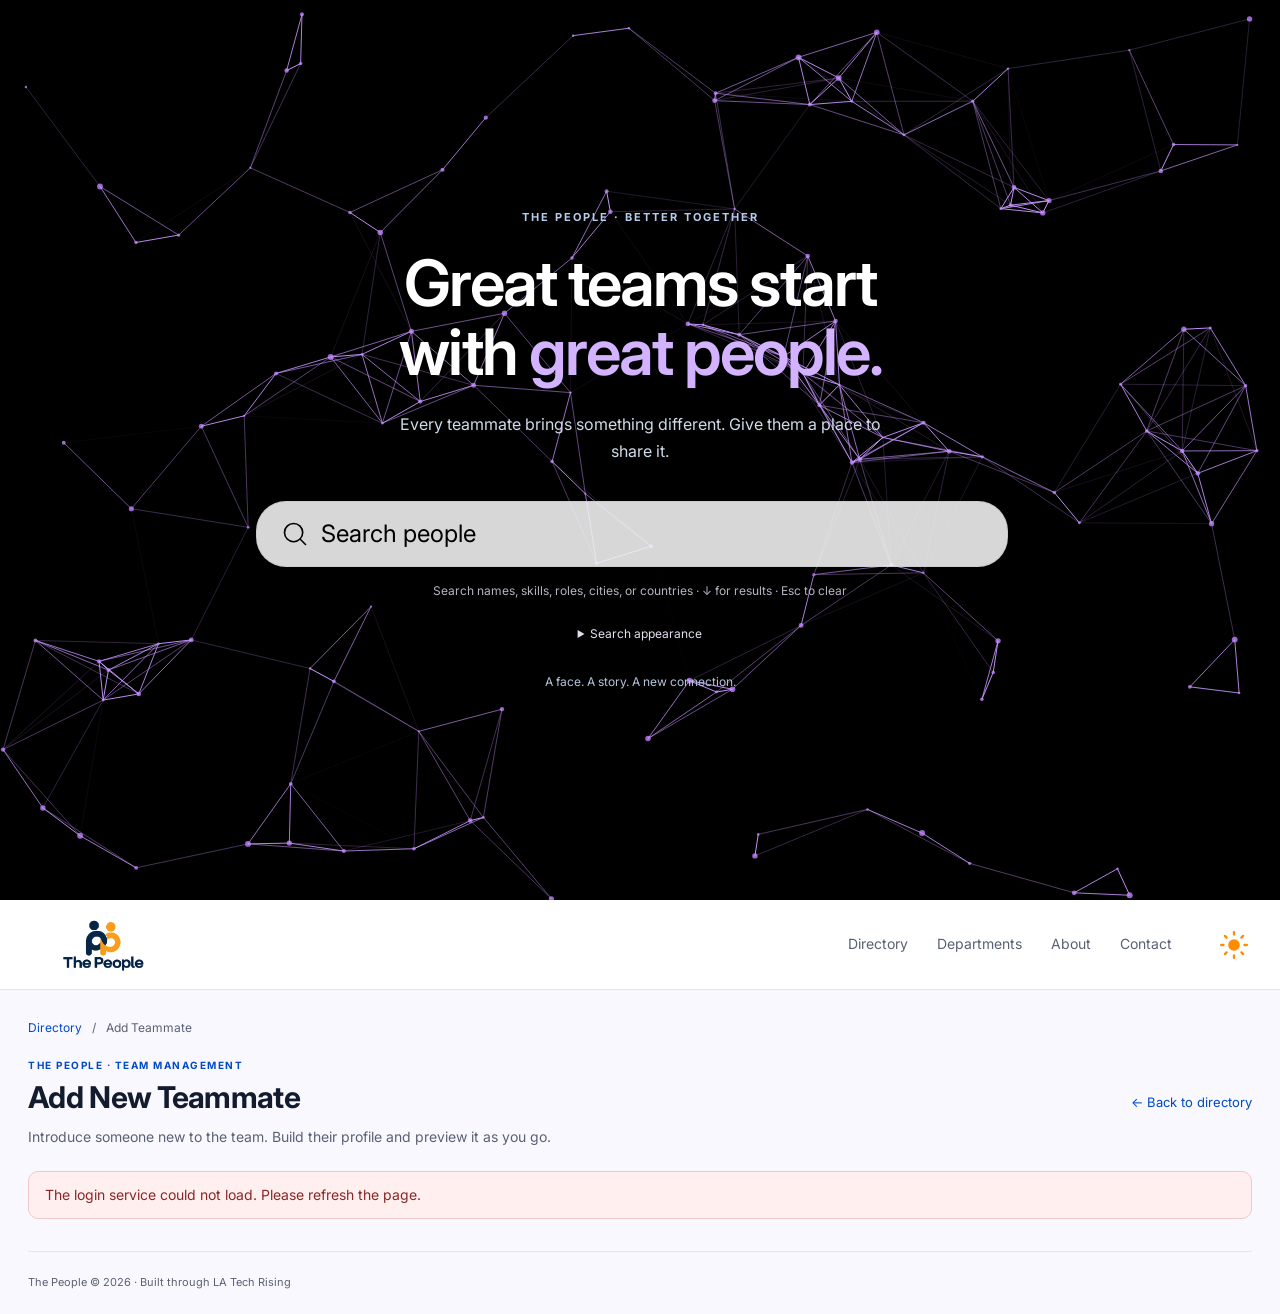
==== commit 50ef8079: "Search People Directory profiles from Spotlight with glass defaults" ====
--- a/admin.html
+++ b/admin.html
@@ -10,7 +10,7 @@
   <link rel="stylesheet" href="admin.css?v=aether-flow-5">
   <link rel="stylesheet" href="theme-changer.css?v=theme-11">
 <link rel="stylesheet" href="location-picker.css?v=world-location-17">
-  <link rel="stylesheet" href="apple-spotlight.css?v=spotlight-1">
+  <link rel="stylesheet" href="apple-spotlight.css?v=spotlight-2">
 </head>
 <body class="admin-page">
   <a class="skip-link" href="#page-content">Skip to main content</a>
@@ -21,18 +21,18 @@
         <h1 id="people-hero-title">Great teams start<br>with <span>great people.</span></h1>
         <p class="people-hero-description">Every teammate brings something different. Give them a place to share it.</p>
         <a class="people-hero-action" href="#teammate-workspace">Add a teammate <span aria-hidden="true">↓</span></a>
-        <div class="apple-spotlight" id="teammate-spotlight" data-size="regular" style="--spotlight-width:768px;--spotlight-opacity:1">
+        <div class="apple-spotlight" id="teammate-spotlight" data-size="regular" style="--spotlight-width:768px;--spotlight-opacity:.88">
           <div class="spotlight-row">
             <div class="spotlight-panel">
               <div class="spotlight-input-row">
                 <svg class="spotlight-search-icon" viewBox="0 0 24 24" fill="none" stroke="currentColor" stroke-width="1.4" stroke-linecap="round" aria-hidden="true"><circle cx="10.8" cy="10.8" r="7.8"/><path d="m16.5 16.5 4.5 4.5"/></svg>
-                <div class="spotlight-input-wrap"><label class="visually-hidden" for="spotlight-search">Search form fields and site pages</label><span class="spotlight-placeholder" aria-hidden="true">Search</span><input id="spotlight-search" type="search" autocomplete="off" maxlength="200" aria-describedby="spotlight-help" aria-controls="spotlight-results" aria-expanded="false"></div>
+                <div class="spotlight-input-wrap"><label class="visually-hidden" for="spotlight-search">Search the People Directory by name, skill, role, or location</label><span class="spotlight-placeholder" aria-hidden="true">Search people</span><input id="spotlight-search" type="search" autocomplete="off" maxlength="200" aria-describedby="spotlight-help" aria-controls="spotlight-results" aria-expanded="false"></div>
               </div>
               <div id="spotlight-results" class="spotlight-results" hidden></div>
             </div>
             <nav class="spotlight-shortcuts" aria-label="Quick shortcuts"></nav>
           </div>
-          <p id="spotlight-help" class="spotlight-help">Jump to a form field or page · ↓ for results · Esc to clear</p>
+          <p id="spotlight-help" class="spotlight-help">Search names, skills, roles, cities, or countries · ↓ for results · Esc to clear</p>
           <p id="spotlight-status" class="visually-hidden" role="status" aria-live="polite"></p>
           <details class="spotlight-appearance"><summary>Search appearance</summary><div class="spotlight-controls">
             <label for="spotlight-size">Size<select id="spotlight-size"><option value="compact">Small</option><option value="regular" selected>Regular</option><option value="large">Large</option></select></label>
@@ -230,6 +230,6 @@
 })();
   </script>
   <script src="supabase-2.118.0.js"></script><script src="supabase-config.js"></script><script src="employee-store.js?v=world-location-17"></script><script src="location-picker.js?v=world-location-17"></script><script src="admin.js?v=world-location-17"></script>
-  <script src="apple-spotlight.js?v=spotlight-1"></script>
+  <script src="apple-spotlight.js?v=spotlight-2"></script>
 </body>
 </html>
--- a/apple-spotlight.css
+++ b/apple-spotlight.css
@@ -8,7 +8,7 @@
 .apple-spotlight[data-size="large"]{--spotlight-height:80px;--spotlight-font:28px}
 .apple-spotlight[data-glass="true"]{--spotlight-ink:#fff;--spotlight-muted:#fff}
 .spotlight-row{display:flex;align-items:flex-start;gap:16px}
-.spotlight-panel,.spotlight-shortcut{background:rgba(245,245,245,var(--spotlight-opacity,1));color:var(--spotlight-ink);backdrop-filter:blur(20px);-webkit-backdrop-filter:blur(20px);border:1px solid rgba(190,190,200,.5);box-shadow:0 12px 40px #0003}
+.spotlight-panel,.spotlight-shortcut{background:rgba(245,245,245,var(--spotlight-opacity,.88));color:var(--spotlight-ink);backdrop-filter:blur(20px);-webkit-backdrop-filter:blur(20px);border:1px solid rgba(190,190,200,.5);box-shadow:0 12px 40px #0003}
 .spotlight-panel{border-radius:30px;min-width:0;flex:1;overflow:hidden}
 .spotlight-input-row{display:flex;align-items:center;gap:12px;padding:0 24px;height:var(--spotlight-height)}
 .spotlight-search-icon{width:28px;height:28px;flex-shrink:0}
@@ -50,3 +50,5 @@
 @keyframes spotlight-result{from{opacity:0;transform:translateY(5px)}to{opacity:1;transform:none}}
 @media(max-width:700px),(hover:none){.spotlight-row{flex-wrap:wrap;justify-content:center;gap:12px}.spotlight-panel{flex-basis:100%}.spotlight-shortcuts{visibility:visible;max-width:none;opacity:1;overflow:visible;gap:12px}.spotlight-shortcut{transform:none;width:52px;height:52px}.apple-spotlight[data-searching="true"] .spotlight-shortcuts{display:none}.apple-spotlight{margin-top:28px}.spotlight-input-row{padding-inline:20px}}
 @media(prefers-reduced-motion:reduce){.apple-spotlight,.spotlight-placeholder,.spotlight-result{animation:none}.spotlight-shortcuts,.spotlight-shortcut{transition:none}}
+
+.spotlight-retry{margin:0 16px 12px;background:#fff;color:#111;border-color:#aaa}
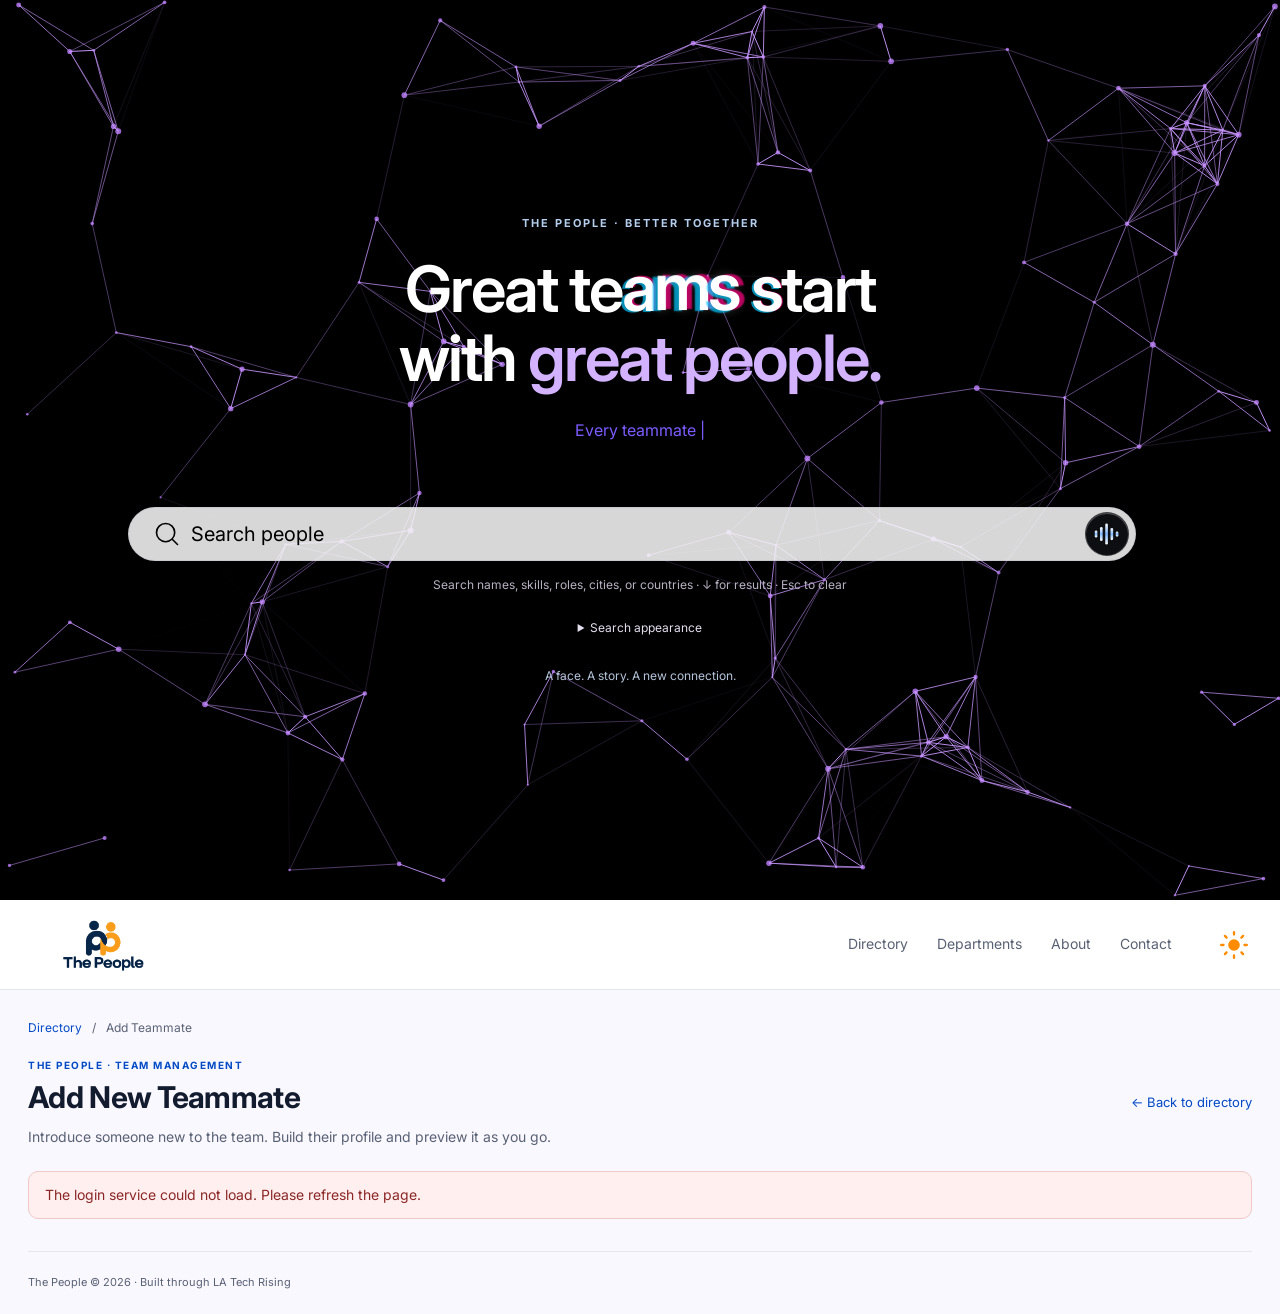
==== commit 53dac07f: "Set Small/Long Spotlight defaults and add hero motion and voice search" ====
--- a/admin.html
+++ b/admin.html
@@ -10,7 +10,7 @@
   <link rel="stylesheet" href="admin.css?v=aether-flow-5">
   <link rel="stylesheet" href="theme-changer.css?v=theme-11">
 <link rel="stylesheet" href="location-picker.css?v=world-location-17">
-  <link rel="stylesheet" href="apple-spotlight.css?v=spotlight-2">
+  <link rel="stylesheet" href="apple-spotlight.css?v=spotlight-3">
 </head>
 <body class="admin-page">
   <a class="skip-link" href="#page-content">Skip to main content</a>
@@ -21,22 +21,26 @@
         <h1 id="people-hero-title">Great teams start<br>with <span>great people.</span></h1>
         <p class="people-hero-description">Every teammate brings something different. Give them a place to share it.</p>
         <a class="people-hero-action" href="#teammate-workspace">Add a teammate <span aria-hidden="true">↓</span></a>
-        <div class="apple-spotlight" id="teammate-spotlight" data-size="regular" style="--spotlight-width:768px;--spotlight-opacity:.88">
+        <div class="apple-spotlight" id="teammate-spotlight" data-size="compact" style="--spotlight-width:1024px;--spotlight-opacity:.88">
           <div class="spotlight-row">
             <div class="spotlight-panel">
               <div class="spotlight-input-row">
                 <svg class="spotlight-search-icon" viewBox="0 0 24 24" fill="none" stroke="currentColor" stroke-width="1.4" stroke-linecap="round" aria-hidden="true"><circle cx="10.8" cy="10.8" r="7.8"/><path d="m16.5 16.5 4.5 4.5"/></svg>
                 <div class="spotlight-input-wrap"><label class="visually-hidden" for="spotlight-search">Search the People Directory by name, skill, role, or location</label><span class="spotlight-placeholder" aria-hidden="true">Search people</span><input id="spotlight-search" type="search" autocomplete="off" maxlength="200" aria-describedby="spotlight-help" aria-controls="spotlight-results" aria-expanded="false"></div>
+                <button id="spotlight-voice" class="spotlight-voice" type="button" aria-label="Search by voice" aria-pressed="false" aria-describedby="spotlight-voice-status" title="Search by voice">
+                  <svg class="voice-waveform" viewBox="0 0 32 28" aria-hidden="true"><defs><linearGradient id="voice-wave-gradient" x1="0" y1="0" x2="0" y2="1"><stop offset="0" stop-color="#fff"/><stop offset=".5" stop-color="#7eb8ff"/><stop offset="1" stop-color="#fff"/></linearGradient></defs><g fill="url(#voice-wave-gradient)"><rect x="2" y="10" width="3" height="8" rx="1.5"/><rect x="8" y="6" width="3" height="16" rx="1.5"/><rect x="14" y="2" width="3" height="24" rx="1.5"/><rect x="20" y="7" width="3" height="14" rx="1.5"/><rect x="26" y="11" width="3" height="6" rx="1.5"/></g></svg>
+                </button>
               </div>
               <div id="spotlight-results" class="spotlight-results" hidden></div>
             </div>
             <nav class="spotlight-shortcuts" aria-label="Quick shortcuts"></nav>
           </div>
           <p id="spotlight-help" class="spotlight-help">Search names, skills, roles, cities, or countries · ↓ for results · Esc to clear</p>
+          <p id="spotlight-voice-status" class="spotlight-voice-status" role="status" aria-live="polite"></p>
           <p id="spotlight-status" class="visually-hidden" role="status" aria-live="polite"></p>
           <details class="spotlight-appearance"><summary>Search appearance</summary><div class="spotlight-controls">
-            <label for="spotlight-size">Size<select id="spotlight-size"><option value="compact">Small</option><option value="regular" selected>Regular</option><option value="large">Large</option></select></label>
-            <label for="spotlight-width">Width<select id="spotlight-width"><option value="600">Short</option><option value="768" selected>Standard</option><option value="1024">Long</option></select></label>
+            <label for="spotlight-size">Size<select id="spotlight-size"><option value="compact" selected>Small</option><option value="regular">Regular</option><option value="large">Large</option></select></label>
+            <label for="spotlight-width">Width<select id="spotlight-width"><option value="600">Short</option><option value="768">Standard</option><option value="1024" selected>Long</option></select></label>
             <label class="spotlight-opacity-control" for="spotlight-opacity">Transparency <output id="spotlight-opacity-value" for="spotlight-opacity">0%</output><input id="spotlight-opacity" type="range" min="0" max="100" step="5" value="0"></label>
           </div></details>
         </div>
@@ -230,6 +234,7 @@
 })();
   </script>
   <script src="supabase-2.118.0.js"></script><script src="supabase-config.js"></script><script src="employee-store.js?v=world-location-17"></script><script src="location-picker.js?v=world-location-17"></script><script src="admin.js?v=world-location-17"></script>
-  <script src="apple-spotlight.js?v=spotlight-2"></script>
+  <script src="apple-spotlight.js?v=spotlight-3"></script>
+  <script src="admin-hero-motion.js?v=prism-typing-1"></script>
 </body>
 </html>
--- a/apple-spotlight.css
+++ b/apple-spotlight.css
@@ -52,3 +52,28 @@
 @media(prefers-reduced-motion:reduce){.apple-spotlight,.spotlight-placeholder,.spotlight-result{animation:none}.spotlight-shortcuts,.spotlight-shortcut{transition:none}}
 
 .spotlight-retry{margin:0 16px 12px;background:#fff;color:#111;border-color:#aaa}
+
+/* TextPrism: cyan/magenta wave and letter lift; existing heading font is retained. */
+.people-hero h1 .prism-char{display:inline-block;color:inherit;will-change:transform,text-shadow}
+.people-hero h1 .prism-word{display:inline-block;white-space:nowrap;color:inherit}
+.people-hero h1 .prism-copy{color:inherit}
+.people-hero h1 .prism-accent{color:#d3b3ff}
+.people-hero-description.typing-loop{position:relative}
+.typing-reserve{visibility:hidden;display:block}
+.typing-copy{position:absolute;inset:0;color:#7c5cff}
+.typing-cursor{color:#7c5cff;animation:typing-blink 1s step-end infinite}
+@keyframes typing-blink{50%{opacity:0}}
+#teammate-spotlight .spotlight-input-row{padding-right:6px;gap:10px}
+#teammate-spotlight .spotlight-voice{display:grid;place-items:center;flex:0 0 44px;width:44px;height:44px;min-height:44px;padding:7px;border:1px solid #ffffff30;border-radius:50%;background:#0c0e12;color:#fff;box-shadow:inset 0 1px 0 #fff4}
+#teammate-spotlight .spotlight-voice:hover{background:#222a3a}
+#teammate-spotlight .spotlight-voice[aria-pressed="true"]{background:#152b4b;box-shadow:0 0 0 2px #7eb8ff,inset 0 1px 0 #fff4}
+.voice-waveform{width:28px;height:26px;overflow:visible}
+.voice-waveform rect{transform-box:fill-box;transform-origin:center;animation:voice-wave .8s ease-in-out infinite alternate;animation-play-state:paused}
+.spotlight-voice[aria-pressed="true"] rect{animation-play-state:running}
+.voice-waveform rect:nth-child(2){animation-delay:-.2s}.voice-waveform rect:nth-child(3){animation-delay:-.5s}.voice-waveform rect:nth-child(4){animation-delay:-.35s}.voice-waveform rect:nth-child(5){animation-delay:-.1s}
+@keyframes voice-wave{from{transform:scaleY(.35)}to{transform:scaleY(1)}}
+.spotlight-voice-status{font-size:12px;text-align:center;color:#e4deee;margin:0;min-height:0}
+.spotlight-voice-status:not(:empty){margin-top:10px}
+@media(prefers-reduced-motion:reduce){.voice-waveform rect,.typing-cursor{animation:none}.people-hero h1 .prism-char{will-change:auto}}
+
+.people-hero[data-motion-paused="true"] .typing-cursor{animation-play-state:paused}
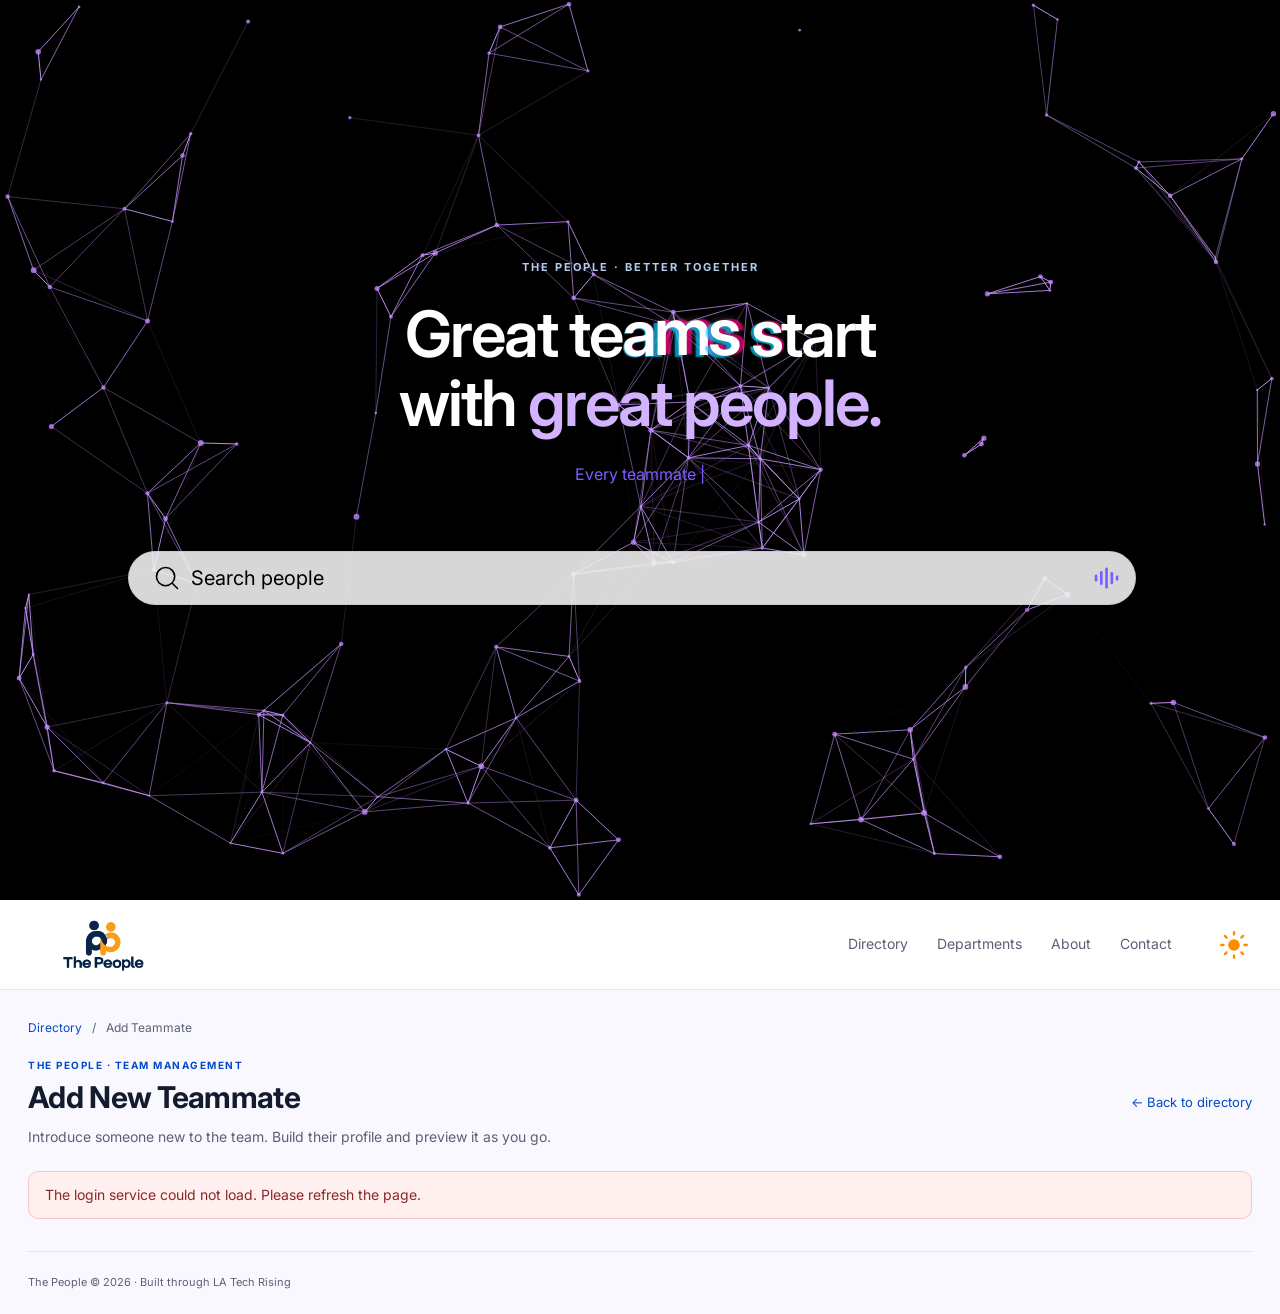
==== commit 1059b8b4: "Polish purple voice waveform and add tagline morph and search shine" ====
--- a/admin.html
+++ b/admin.html
@@ -10,7 +10,7 @@
   <link rel="stylesheet" href="admin.css?v=aether-flow-5">
   <link rel="stylesheet" href="theme-changer.css?v=theme-11">
 <link rel="stylesheet" href="location-picker.css?v=world-location-17">
-  <link rel="stylesheet" href="apple-spotlight.css?v=spotlight-3">
+  <link rel="stylesheet" href="apple-spotlight.css?v=spotlight-4">
 </head>
 <body class="admin-page">
   <a class="skip-link" href="#page-content">Skip to main content</a>
@@ -26,23 +26,17 @@
             <div class="spotlight-panel">
               <div class="spotlight-input-row">
                 <svg class="spotlight-search-icon" viewBox="0 0 24 24" fill="none" stroke="currentColor" stroke-width="1.4" stroke-linecap="round" aria-hidden="true"><circle cx="10.8" cy="10.8" r="7.8"/><path d="m16.5 16.5 4.5 4.5"/></svg>
-                <div class="spotlight-input-wrap"><label class="visually-hidden" for="spotlight-search">Search the People Directory by name, skill, role, or location</label><span class="spotlight-placeholder" aria-hidden="true">Search people</span><input id="spotlight-search" type="search" autocomplete="off" maxlength="200" aria-describedby="spotlight-help" aria-controls="spotlight-results" aria-expanded="false"></div>
+                <div class="spotlight-input-wrap"><label class="visually-hidden" for="spotlight-search">Search the People Directory by name, skill, role, or location</label><span class="spotlight-placeholder" aria-hidden="true">Search people</span><input id="spotlight-search" type="search" autocomplete="off" maxlength="200" aria-controls="spotlight-results" aria-expanded="false"></div>
                 <button id="spotlight-voice" class="spotlight-voice" type="button" aria-label="Search by voice" aria-pressed="false" aria-describedby="spotlight-voice-status" title="Search by voice">
-                  <svg class="voice-waveform" viewBox="0 0 32 28" aria-hidden="true"><defs><linearGradient id="voice-wave-gradient" x1="0" y1="0" x2="0" y2="1"><stop offset="0" stop-color="#fff"/><stop offset=".5" stop-color="#7eb8ff"/><stop offset="1" stop-color="#fff"/></linearGradient></defs><g fill="url(#voice-wave-gradient)"><rect x="2" y="10" width="3" height="8" rx="1.5"/><rect x="8" y="6" width="3" height="16" rx="1.5"/><rect x="14" y="2" width="3" height="24" rx="1.5"/><rect x="20" y="7" width="3" height="14" rx="1.5"/><rect x="26" y="11" width="3" height="6" rx="1.5"/></g></svg>
+                  <svg class="voice-waveform" viewBox="0 0 32 28" aria-hidden="true"><defs><linearGradient id="voice-wave-gradient" x1="0" y1="0" x2="0" y2="1"><stop offset="0" stop-color="#7c5cff"/><stop offset=".5" stop-color="#7c5cff"/><stop offset="1" stop-color="#7c5cff"/></linearGradient></defs><g fill="url(#voice-wave-gradient)"><rect x="2" y="10" width="3" height="8" rx="1.5"/><rect x="8" y="6" width="3" height="16" rx="1.5"/><rect x="14" y="2" width="3" height="24" rx="1.5"/><rect x="20" y="7" width="3" height="14" rx="1.5"/><rect x="26" y="11" width="3" height="6" rx="1.5"/></g></svg>
                 </button>
               </div>
               <div id="spotlight-results" class="spotlight-results" hidden></div>
             </div>
             <nav class="spotlight-shortcuts" aria-label="Quick shortcuts"></nav>
           </div>
-          <p id="spotlight-help" class="spotlight-help">Search names, skills, roles, cities, or countries · ↓ for results · Esc to clear</p>
           <p id="spotlight-voice-status" class="spotlight-voice-status" role="status" aria-live="polite"></p>
           <p id="spotlight-status" class="visually-hidden" role="status" aria-live="polite"></p>
-          <details class="spotlight-appearance"><summary>Search appearance</summary><div class="spotlight-controls">
-            <label for="spotlight-size">Size<select id="spotlight-size"><option value="compact" selected>Small</option><option value="regular">Regular</option><option value="large">Large</option></select></label>
-            <label for="spotlight-width">Width<select id="spotlight-width"><option value="600">Short</option><option value="768">Standard</option><option value="1024" selected>Long</option></select></label>
-            <label class="spotlight-opacity-control" for="spotlight-opacity">Transparency <output id="spotlight-opacity-value" for="spotlight-opacity">0%</output><input id="spotlight-opacity" type="range" min="0" max="100" step="5" value="0"></label>
-          </div></details>
         </div>
         <p class="people-hero-note">A face. A story. A new connection.</p>
       </div>
@@ -234,7 +228,7 @@
 })();
   </script>
   <script src="supabase-2.118.0.js"></script><script src="supabase-config.js"></script><script src="employee-store.js?v=world-location-17"></script><script src="location-picker.js?v=world-location-17"></script><script src="admin.js?v=world-location-17"></script>
-  <script src="apple-spotlight.js?v=spotlight-3"></script>
-  <script src="admin-hero-motion.js?v=prism-typing-1"></script>
+  <script src="apple-spotlight.js?v=spotlight-4"></script>
+  <script src="admin-hero-motion.js?v=prism-typing-morph-2"></script>
 </body>
 </html>
--- a/apple-spotlight.css
+++ b/apple-spotlight.css
@@ -16,7 +16,7 @@
 #teammate-spotlight #spotlight-search{border:0;border-radius:0;background:transparent;color:var(--spotlight-ink);min-height:44px;padding:0;font-size:var(--spotlight-font);font-weight:400;line-height:1.4;width:100%;box-shadow:none}
 #spotlight-search::-webkit-search-cancel-button{cursor:pointer}
 .spotlight-placeholder{position:absolute;inset:0;display:flex;align-items:center;pointer-events:none;color:var(--spotlight-muted);font-size:var(--spotlight-font);line-height:1.4;white-space:nowrap;overflow:hidden;text-overflow:ellipsis}
-.spotlight-placeholder.is-changing{animation:spotlight-placeholder .2s ease-out}
+
 .spotlight-shortcuts{display:flex;gap:16px;max-width:0;opacity:0;overflow:hidden;visibility:hidden;transition:max-width .65s cubic-bezier(.16,1,.3,1),opacity .2s,visibility .2s;flex-shrink:0}
 .apple-spotlight:not([data-searching="true"]) .spotlight-row:is(:hover,:focus-within) .spotlight-shortcuts{max-width:320px;opacity:1;visibility:visible;overflow:visible}
 .spotlight-shortcut{display:grid;place-items:center;width:var(--spotlight-height);height:var(--spotlight-height);border-radius:50%;text-decoration:none;flex-shrink:0;transition:transform .5s cubic-bezier(.16,1,.3,1);transform:translateX(-20px) scale(.7)}
@@ -35,14 +35,14 @@
 .spotlight-chevron{margin-left:auto;opacity:0}
 .spotlight-result:is(:hover,:focus-visible) .spotlight-chevron{opacity:1}
 .spotlight-empty{padding:16px;color:var(--spotlight-ink);font-size:14px;line-height:1.6}
-.spotlight-help{color:#c3bcce;font-size:12px;text-align:center;margin:14px 0 0}
-.spotlight-appearance{margin:12px auto 0;max-width:520px;color:#e4deee;font-size:12px;text-align:center}
-.spotlight-appearance summary{cursor:pointer;min-height:44px;display:list-item;list-style-position:inside;padding:12px;border-radius:10px;width:fit-content;margin:auto}
-.spotlight-controls{display:flex;flex-wrap:wrap;justify-content:center;gap:16px;padding:16px;background:#15131ce6;border:1px solid #5a5268;border-radius:16px;text-align:left}
-.spotlight-controls label{margin:0;color:#eee8f5;flex:1 1 100px;font-size:12px}
-.spotlight-controls select{display:block;width:100%;min-height:44px;border-radius:8px;border:1px solid #756a84;background:#24202e;color:#fff;font:inherit;margin-top:6px;padding:8px}
-#teammate-spotlight .spotlight-controls input[type="range"]{padding:0;min-height:44px;background:transparent;border:0;accent-color:#ceafff;width:100%;cursor:pointer}
-.spotlight-opacity-control output{float:right}
+
+
+
+
+
+
+
+
 .people-hero .apple-spotlight :is(input,a,summary,select):focus-visible{outline:3px solid #9276f5;outline-offset:3px}
 #spotlight-search:focus-visible{outline-offset:2px!important}
 @keyframes spotlight-enter{from{opacity:0;filter:blur(20px);transform:translateY(-10px) scale(1.1)}to{opacity:1;filter:blur(0);transform:none}}
@@ -64,9 +64,9 @@
 .typing-cursor{color:#7c5cff;animation:typing-blink 1s step-end infinite}
 @keyframes typing-blink{50%{opacity:0}}
 #teammate-spotlight .spotlight-input-row{padding-right:6px;gap:10px}
-#teammate-spotlight .spotlight-voice{display:grid;place-items:center;flex:0 0 44px;width:44px;height:44px;min-height:44px;padding:7px;border:1px solid #ffffff30;border-radius:50%;background:#0c0e12;color:#fff;box-shadow:inset 0 1px 0 #fff4}
-#teammate-spotlight .spotlight-voice:hover{background:#222a3a}
-#teammate-spotlight .spotlight-voice[aria-pressed="true"]{background:#152b4b;box-shadow:0 0 0 2px #7eb8ff,inset 0 1px 0 #fff4}
+#teammate-spotlight .spotlight-voice{display:grid;place-items:center;flex:0 0 44px;width:44px;height:44px;min-height:44px;padding:7px;border:0;border-radius:50%;background:transparent;color:#7c5cff;box-shadow:none}
+#teammate-spotlight .spotlight-voice:hover{background:transparent;filter:drop-shadow(0 0 3px #7c5cff66)}
+#teammate-spotlight .spotlight-voice[aria-pressed="true"]{background:transparent;box-shadow:none;filter:drop-shadow(0 0 4px #7c5cff)}
 .voice-waveform{width:28px;height:26px;overflow:visible}
 .voice-waveform rect{transform-box:fill-box;transform-origin:center;animation:voice-wave .8s ease-in-out infinite alternate;animation-play-state:paused}
 .spotlight-voice[aria-pressed="true"] rect{animation-play-state:running}
@@ -77,3 +77,16 @@
 @media(prefers-reduced-motion:reduce){.voice-waveform rect,.typing-cursor{animation:none}.people-hero h1 .prism-char{will-change:auto}}
 
 .people-hero[data-motion-paused="true"] .typing-cursor{animation-play-state:paused}
+
+/* Shiny Text: a 2.2-second sweep on the search placeholder, without changing input text. */
+@supports ((background-clip:text) or (-webkit-background-clip:text)){
+  .spotlight-placeholder{background-image:linear-gradient(105deg,var(--spotlight-ink) 35%,#7c5cff 50%,var(--spotlight-ink) 65%);background-size:200% 100%;background-repeat:no-repeat;background-clip:text;-webkit-background-clip:text;-webkit-text-fill-color:transparent;animation:spotlight-shine 2.2s linear infinite}
+}
+@keyframes spotlight-shine{from{background-position:-50% 0}to{background-position:150% 0}}
+.people-hero-note.tagline-morph{position:relative;min-height:20px;line-height:20px}
+.tagline-morph-visual{position:relative;display:block;width:100%;height:20px;filter:url(#people-tagline-threshold) blur(.6px)}
+.tagline-morph-visual>span{position:absolute;inset:0;text-align:center;color:inherit}
+.tagline-morph-visual>span+span{opacity:0}
+.tagline-filter{position:absolute;width:0;height:0;pointer-events:none}
+@media(prefers-reduced-motion:reduce){.spotlight-placeholder{animation:none!important;background:none;-webkit-text-fill-color:currentColor;color:var(--spotlight-ink)}.tagline-morph-visual{filter:none}}
+.people-hero[data-motion-paused="true"] .spotlight-placeholder{animation-play-state:paused}
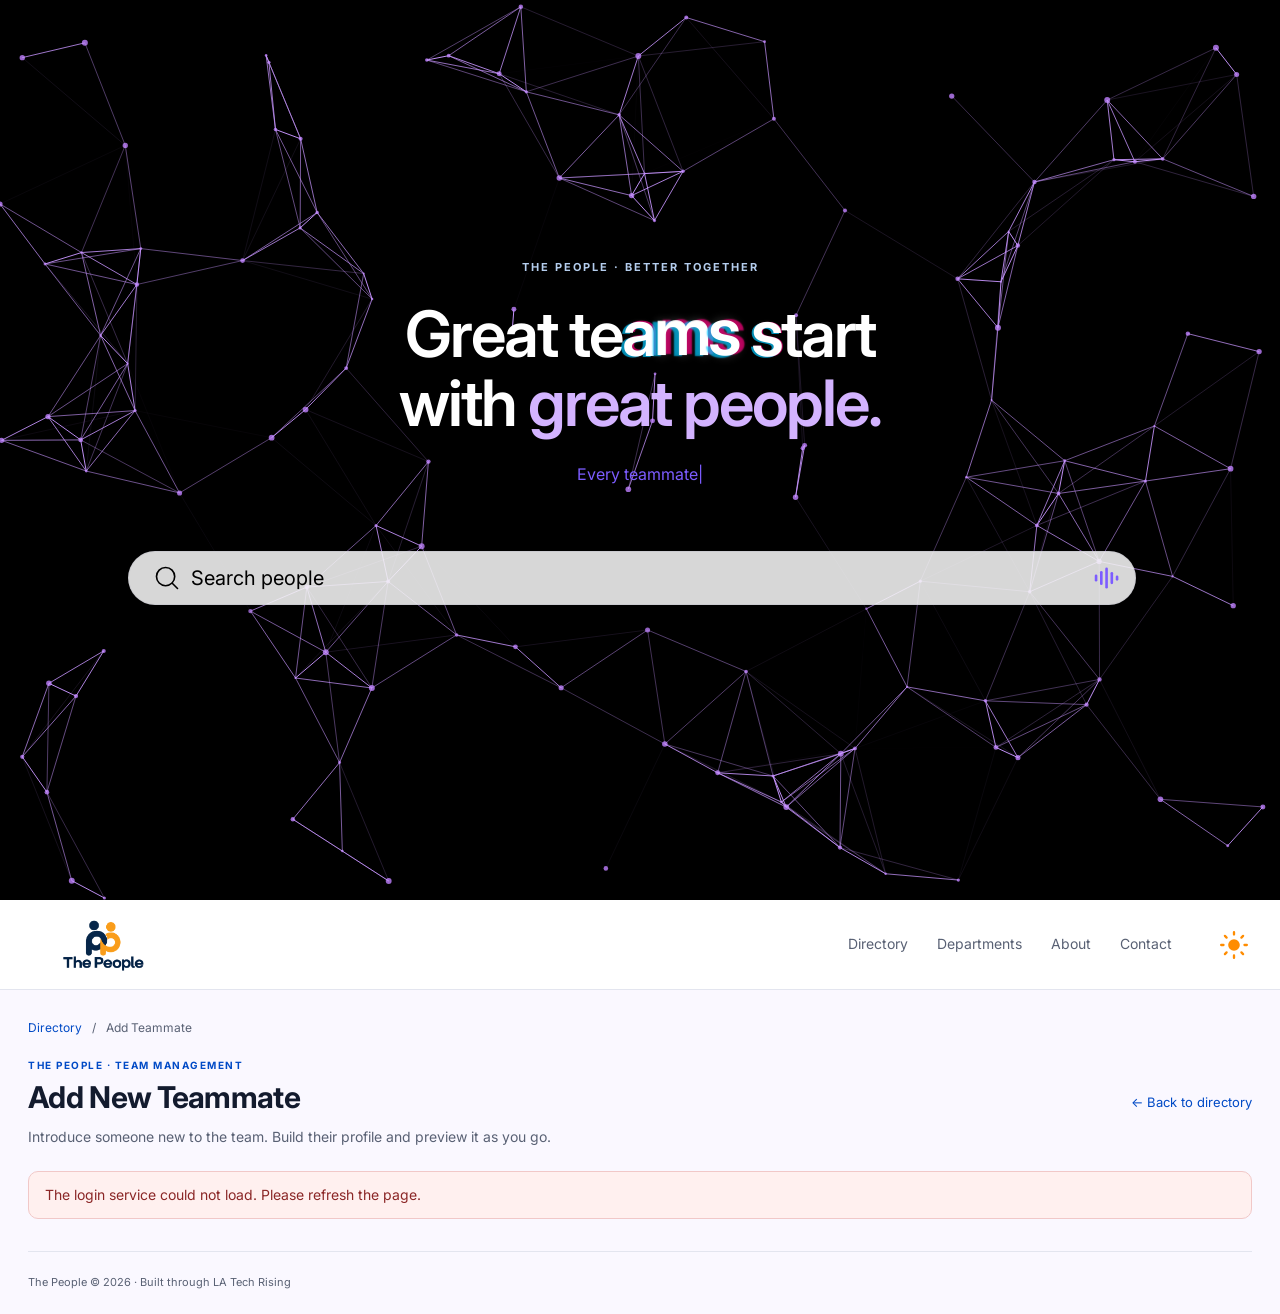
==== commit 45251ca6: "Set Times New Roman tagline and rotate full search prompts with always-moving waveform" ====
--- a/admin.html
+++ b/admin.html
@@ -10,7 +10,7 @@
   <link rel="stylesheet" href="admin.css?v=aether-flow-5">
   <link rel="stylesheet" href="theme-changer.css?v=theme-11">
 <link rel="stylesheet" href="location-picker.css?v=world-location-17">
-  <link rel="stylesheet" href="apple-spotlight.css?v=spotlight-4">
+  <link rel="stylesheet" href="apple-spotlight.css?v=spotlight-5">
 </head>
 <body class="admin-page">
   <a class="skip-link" href="#page-content">Skip to main content</a>
@@ -228,7 +228,7 @@
 })();
   </script>
   <script src="supabase-2.118.0.js"></script><script src="supabase-config.js"></script><script src="employee-store.js?v=world-location-17"></script><script src="location-picker.js?v=world-location-17"></script><script src="admin.js?v=world-location-17"></script>
-  <script src="apple-spotlight.js?v=spotlight-4"></script>
+  <script src="apple-spotlight.js?v=spotlight-5"></script>
   <script src="admin-hero-motion.js?v=prism-typing-morph-2"></script>
 </body>
 </html>
--- a/apple-spotlight.css
+++ b/apple-spotlight.css
@@ -68,8 +68,7 @@
 #teammate-spotlight .spotlight-voice:hover{background:transparent;filter:drop-shadow(0 0 3px #7c5cff66)}
 #teammate-spotlight .spotlight-voice[aria-pressed="true"]{background:transparent;box-shadow:none;filter:drop-shadow(0 0 4px #7c5cff)}
 .voice-waveform{width:28px;height:26px;overflow:visible}
-.voice-waveform rect{transform-box:fill-box;transform-origin:center;animation:voice-wave .8s ease-in-out infinite alternate;animation-play-state:paused}
-.spotlight-voice[aria-pressed="true"] rect{animation-play-state:running}
+.voice-waveform rect{transform-box:fill-box;transform-origin:center;animation:voice-wave .8s ease-in-out infinite alternate;animation-play-state:running}
 .voice-waveform rect:nth-child(2){animation-delay:-.2s}.voice-waveform rect:nth-child(3){animation-delay:-.5s}.voice-waveform rect:nth-child(4){animation-delay:-.35s}.voice-waveform rect:nth-child(5){animation-delay:-.1s}
 @keyframes voice-wave{from{transform:scaleY(.35)}to{transform:scaleY(1)}}
 .spotlight-voice-status{font-size:12px;text-align:center;color:#e4deee;margin:0;min-height:0}
@@ -90,3 +89,7 @@
 .tagline-filter{position:absolute;width:0;height:0;pointer-events:none}
 @media(prefers-reduced-motion:reduce){.spotlight-placeholder{animation:none!important;background:none;-webkit-text-fill-color:currentColor;color:var(--spotlight-ink)}.tagline-morph-visual{filter:none}}
 .people-hero[data-motion-paused="true"] .spotlight-placeholder{animation-play-state:paused}
+
+.people-hero .people-hero-note{font-family:"Times New Roman",Times,serif;font-size:14px}
+.people-hero[data-motion-paused="true"] .voice-waveform rect{animation-play-state:paused}
+@media(max-width:420px){.spotlight-placeholder{font-size:16px}.spotlight-input-row{gap:8px;padding-left:14px}.spotlight-search-icon{width:24px;height:24px}}
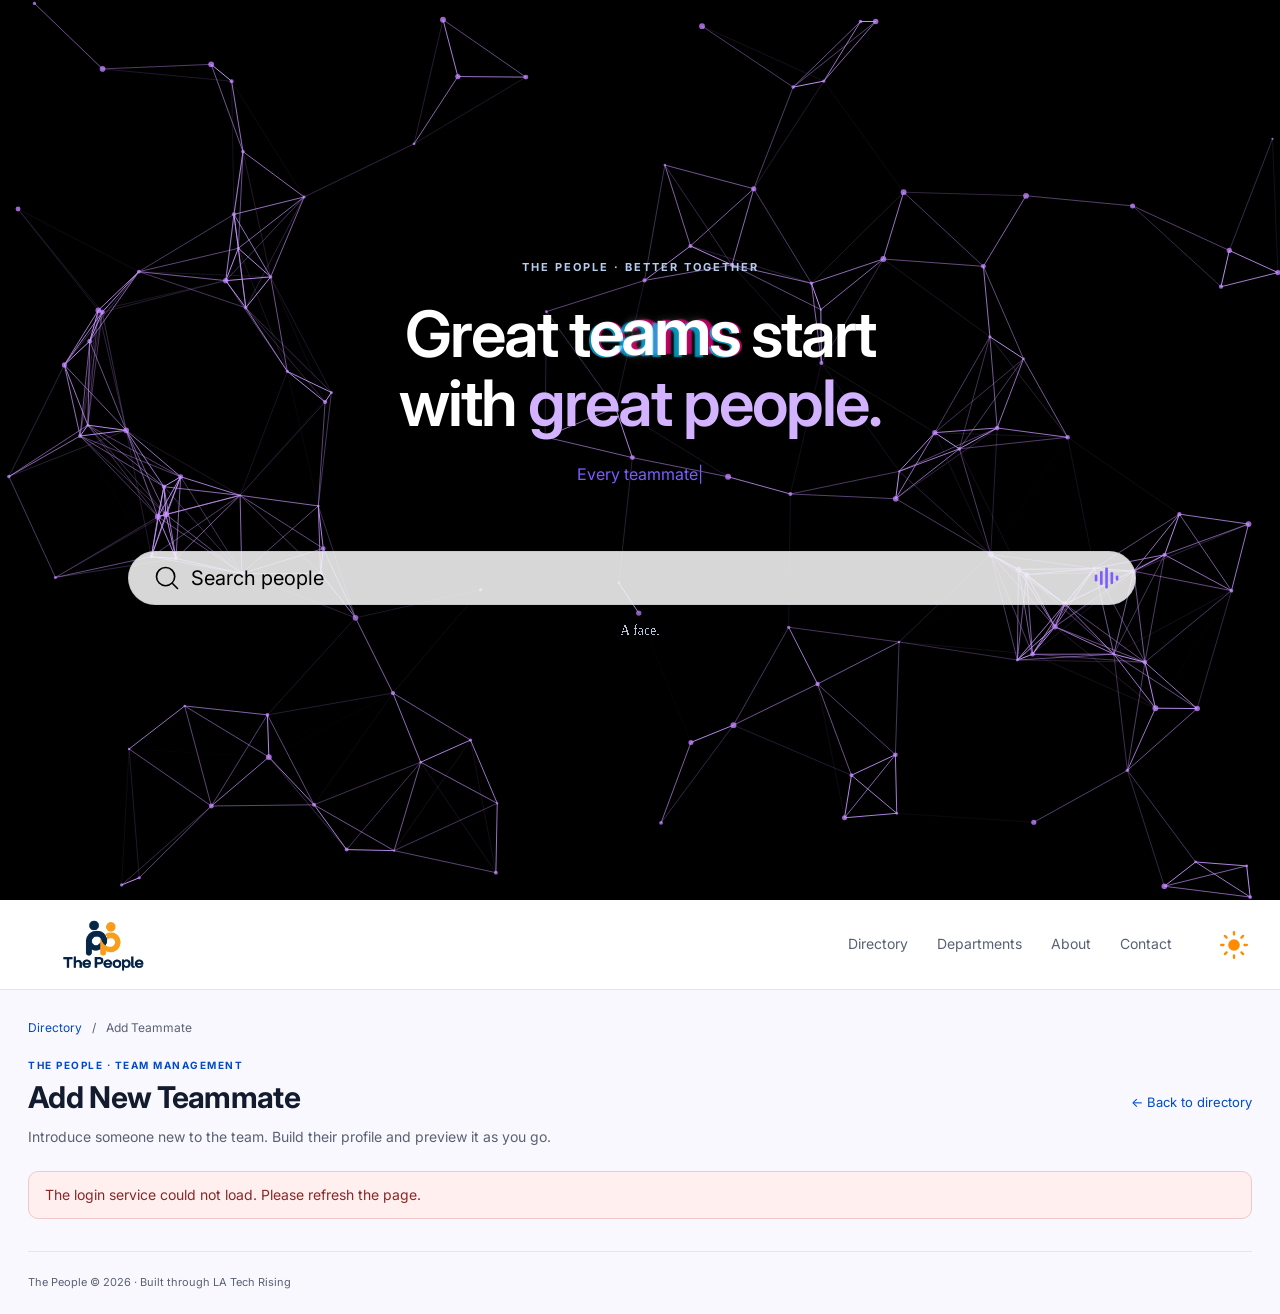
==== commit cb5cbcbe: "Slow search prompt rotation with a brief blink and ease tagline morph timing" ====
--- a/admin.html
+++ b/admin.html
@@ -10,7 +10,7 @@
   <link rel="stylesheet" href="admin.css?v=aether-flow-5">
   <link rel="stylesheet" href="theme-changer.css?v=theme-11">
 <link rel="stylesheet" href="location-picker.css?v=world-location-17">
-  <link rel="stylesheet" href="apple-spotlight.css?v=spotlight-5">
+  <link rel="stylesheet" href="apple-spotlight.css?v=spotlight-6">
 </head>
 <body class="admin-page">
   <a class="skip-link" href="#page-content">Skip to main content</a>
@@ -228,7 +228,7 @@
 })();
   </script>
   <script src="supabase-2.118.0.js"></script><script src="supabase-config.js"></script><script src="employee-store.js?v=world-location-17"></script><script src="location-picker.js?v=world-location-17"></script><script src="admin.js?v=world-location-17"></script>
-  <script src="apple-spotlight.js?v=spotlight-5"></script>
-  <script src="admin-hero-motion.js?v=prism-typing-morph-2"></script>
+  <script src="apple-spotlight.js?v=spotlight-6"></script>
+  <script src="admin-hero-motion.js?v=prism-typing-morph-3"></script>
 </body>
 </html>
--- a/apple-spotlight.css
+++ b/apple-spotlight.css
@@ -93,3 +93,8 @@
 .people-hero .people-hero-note{font-family:"Times New Roman",Times,serif;font-size:14px}
 .people-hero[data-motion-paused="true"] .voice-waveform rect{animation-play-state:paused}
 @media(max-width:420px){.spotlight-placeholder{font-size:16px}.spotlight-input-row{gap:8px;padding-left:14px}.spotlight-search-icon{width:24px;height:24px}}
+
+/* One gentle blink per prompt change; the shine continues between changes. */
+.spotlight-placeholder.is-prompt-blinking{animation:spotlight-shine 2.2s linear infinite,spotlight-prompt-blink .4s ease-out both}
+@keyframes spotlight-prompt-blink{0%{opacity:0}100%{opacity:1}}
+@media(prefers-reduced-motion:reduce){.spotlight-placeholder.is-prompt-blinking{animation:none!important;opacity:1}}
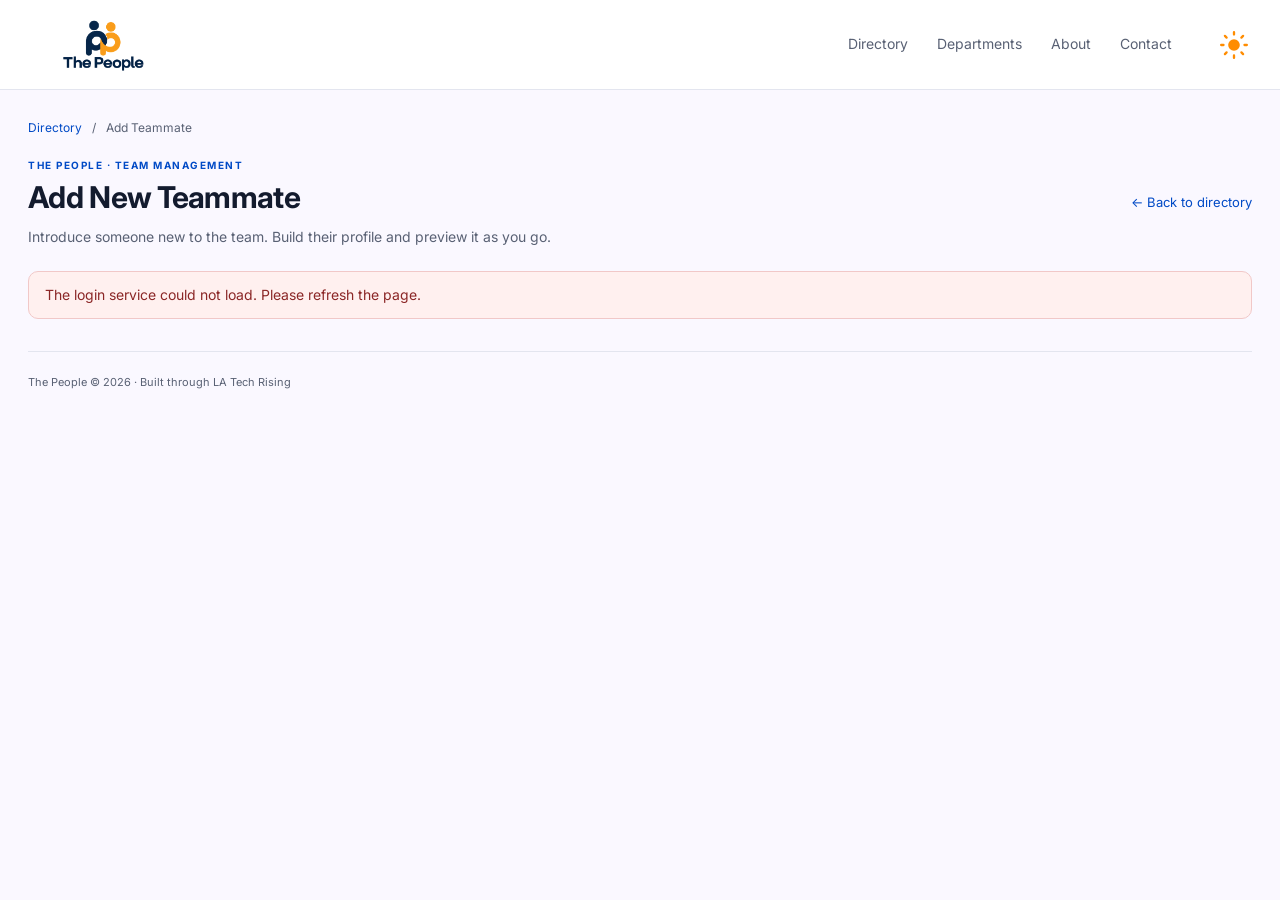
==== commit 9676ddc6: "add temp add profile" ====
--- a/admin.html
+++ b/admin.html
@@ -7,14 +7,14 @@
   <title>Add Teammate | The People</title>
   <link rel="icon" type="image/png" href="the-people-logo.png">
   <link rel="stylesheet" href="https://fonts.googleapis.com/css2?family=Inter:wght@400;500;600;700&display=swap">
-  <link rel="stylesheet" href="admin.css?v=aether-flow-5">
+  <link rel="stylesheet" href="admin.css?v=shared-intern-1">
   <link rel="stylesheet" href="theme-changer.css?v=theme-11">
 <link rel="stylesheet" href="location-picker.css?v=world-location-17">
-  <link rel="stylesheet" href="apple-spotlight.css?v=spotlight-6">
+  <link rel="stylesheet" href="apple-spotlight.css?v=spotlight-9">
 </head>
 <body class="admin-page">
   <a class="skip-link" href="#page-content">Skip to main content</a>
-    <section class="people-hero" aria-labelledby="people-hero-title">
+    <section class="people-hero" hidden aria-labelledby="people-hero-title">
       <canvas id="people-particles" aria-hidden="true"></canvas>
       <div class="people-hero-content">
         <p class="people-hero-eyebrow">THE PEOPLE · BETTER TOGETHER</p>
@@ -26,7 +26,7 @@
             <div class="spotlight-panel">
               <div class="spotlight-input-row">
                 <svg class="spotlight-search-icon" viewBox="0 0 24 24" fill="none" stroke="currentColor" stroke-width="1.4" stroke-linecap="round" aria-hidden="true"><circle cx="10.8" cy="10.8" r="7.8"/><path d="m16.5 16.5 4.5 4.5"/></svg>
-                <div class="spotlight-input-wrap"><label class="visually-hidden" for="spotlight-search">Search the People Directory by name, skill, role, or location</label><span class="spotlight-placeholder" aria-hidden="true">Search people</span><input id="spotlight-search" type="search" autocomplete="off" maxlength="200" aria-controls="spotlight-results" aria-expanded="false"></div>
+                <div class="spotlight-input-wrap"><label class="visually-hidden" for="spotlight-search">Search the People Directory by name, skill, role, or location</label><span class="spotlight-placeholder" aria-hidden="true">Search by name</span><input id="spotlight-search" type="search" autocomplete="off" maxlength="200" aria-controls="spotlight-results" aria-expanded="false"></div>
                 <button id="spotlight-voice" class="spotlight-voice" type="button" aria-label="Search by voice" aria-pressed="false" aria-describedby="spotlight-voice-status" title="Search by voice">
                   <svg class="voice-waveform" viewBox="0 0 32 28" aria-hidden="true"><defs><linearGradient id="voice-wave-gradient" x1="0" y1="0" x2="0" y2="1"><stop offset="0" stop-color="#7c5cff"/><stop offset=".5" stop-color="#7c5cff"/><stop offset="1" stop-color="#7c5cff"/></linearGradient></defs><g fill="url(#voice-wave-gradient)"><rect x="2" y="10" width="3" height="8" rx="1.5"/><rect x="8" y="6" width="3" height="16" rx="1.5"/><rect x="14" y="2" width="3" height="24" rx="1.5"/><rect x="20" y="7" width="3" height="14" rx="1.5"/><rect x="26" y="11" width="3" height="6" rx="1.5"/></g></svg>
                 </button>
@@ -51,10 +51,25 @@
     <div id="teammate-workspace" tabindex="-1">
     <div class="breadcrumb"><a href="index.html#directory">Directory</a><span aria-hidden="true">/</span><span>Add Teammate</span></div>
     <div class="admin-intro"><div><p class="admin-eyebrow">THE PEOPLE · TEAM MANAGEMENT</p><h2>Add New Teammate</h2><p>Introduce someone new to the team. Build their profile and preview it as you go.</p></div><a class="back-link" href="index.html#directory">← Back to directory</a></div>
+    <section id="hero-owner-controls" class="admin-panel" hidden aria-labelledby="hero-owner-title">
+      <h2 id="hero-owner-title">Final reveal</h2>
+      <p>Only your owner account can change the search hero's public visibility.</p>
+      <button id="hero-visibility-toggle" type="button" role="switch" aria-checked="false" disabled>Show search hero</button>
+      <p id="hero-visibility-status" role="status" aria-live="polite"></p>
+      <h3>Shared intern login</h3>
+      <p>Create or reset THE-PEOPLE for the interns. It can manage teammates but cannot use your owner reveal switch. Reset changes only the shared intern password, not your owner password.</p>
+      <form id="shared-intern-form">
+        <label for="shared-intern-password">Set the shared intern password</label>
+        <input id="shared-intern-password" type="password" autocomplete="new-password" minlength="8" maxlength="128" required>
+        <button id="shared-intern-create" type="submit">Create THE-PEOPLE login</button>
+        <button id="shared-intern-reset" type="submit">Reset THE-PEOPLE password</button>
+      </form>
+      <p id="shared-intern-status" role="status" aria-live="polite"></p>
+    </section>
     <p id="admin-status" class="admin-status" role="status" aria-live="polite">Connecting…</p>
     <section id="login-panel" class="admin-panel login-panel" hidden aria-labelledby="login-title">
       <div class="section-icon" aria-hidden="true">↗</div><h2 id="login-title">Admin login</h2><p>Sign in with your approved admin account to add or manage teammates.</p>
-      <form id="login-form"><label for="login-email">Email</label><input id="login-email" type="email" autocomplete="username" required maxlength="254"><label for="login-password">Password</label><input id="login-password" type="password" autocomplete="current-password" required><button class="admin-primary" type="submit" id="sign-in">Sign in</button></form>
+      <form id="login-form"><label for="login-email">Email or username</label><input id="login-email" type="text" autocomplete="username" autocapitalize="none" spellcheck="false" required maxlength="254" placeholder="Your email or THE-PEOPLE"><label for="login-password">Password</label><input id="login-password" type="password" autocomplete="current-password" required><button class="admin-primary" type="submit" id="sign-in">Sign in</button></form>
     </section>
     <div id="session-bar" class="session-bar" hidden><span><span class="session-dot" aria-hidden="true"></span><span id="signed-in-as"></span></span><button id="sign-out" type="button">Sign out</button></div>
     <section id="manager-panel" aria-label="Manage employees" hidden>
@@ -183,7 +198,7 @@
         if (frame !== null) cancelAnimationFrame(frame);
         frame = null;
         previousTime = null;
-        if (!paused && !document.hidden && visible) frame = requestAnimationFrame(animate);
+        if (!paused && !document.hidden && visible && !hero.hidden) frame = requestAnimationFrame(animate);
         else draw();
         updateToggle();
     }
@@ -217,6 +232,7 @@
     toggle.addEventListener('click', () => { paused = !paused; syncAnimation(); });
     motion.addEventListener('change', () => { paused = motion.matches; syncAnimation(); });
     document.addEventListener('visibilitychange', syncAnimation);
+    hero.addEventListener('hero-visibility-change', () => { resize(); syncAnimation(); });
     if ('ResizeObserver' in window) new ResizeObserver(resize).observe(hero);
     else window.addEventListener('resize', resize);
     if ('IntersectionObserver' in window) new IntersectionObserver(entries => {
@@ -227,8 +243,10 @@
     syncAnimation();
 })();
   </script>
-  <script src="supabase-2.118.0.js"></script><script src="supabase-config.js"></script><script src="employee-store.js?v=world-location-17"></script><script src="location-picker.js?v=world-location-17"></script><script src="admin.js?v=world-location-17"></script>
-  <script src="apple-spotlight.js?v=spotlight-6"></script>
-  <script src="admin-hero-motion.js?v=prism-typing-morph-3"></script>
+  <script src="supabase-2.118.0.js"></script><script src="supabase-config.js"></script><script src="employee-store.js?v=shared-intern-reset-2"></script><script src="location-picker.js?v=world-location-17"></script><script src="admin.js?v=shared-intern-1"></script>
+  <script src="apple-spotlight.js?v=hero-owner-1"></script>
+  <script src="admin-hero-motion.js?v=hero-owner-1"></script>
+  <script src="hero-visibility.js?v=1"></script>
+  <script src="shared-intern-setup.js?v=2"></script>
 </body>
 </html>
--- a/admin.css
+++ b/admin.css
@@ -32,3 +32,14 @@
 .people-hero-action {
   display: none !important;
 }
+
+/* Hidden until the server authorizes the public reveal; prevents a first-paint flash. */
+.people-hero[hidden],#hero-owner-controls[hidden]{display:none!important}
+#hero-owner-controls{margin:20px 0;display:grid;gap:12px;max-width:640px}
+#hero-owner-controls h2{font-size:20px}
+#hero-owner-controls p{font-size:13px;line-height:1.6;color:var(--muted,#64748b)}
+#hero-visibility-toggle{justify-self:start;min-height:44px}
+#hero-visibility-toggle[aria-checked=true]{background:#7c5cff;color:#fff;border-color:#7c5cff}
+#shared-intern-form{display:grid;gap:10px;max-width:420px}
+#shared-intern-form[hidden]{display:none}
+#shared-intern-form button{justify-self:start}
--- a/apple-spotlight.css
+++ b/apple-spotlight.css
@@ -79,7 +79,7 @@
 
 /* Shiny Text: a 2.2-second sweep on the search placeholder, without changing input text. */
 @supports ((background-clip:text) or (-webkit-background-clip:text)){
-  .spotlight-placeholder{background-image:linear-gradient(105deg,var(--spotlight-ink) 35%,#7c5cff 50%,var(--spotlight-ink) 65%);background-size:200% 100%;background-repeat:no-repeat;background-clip:text;-webkit-background-clip:text;-webkit-text-fill-color:transparent;animation:spotlight-shine 2.2s linear infinite}
+  .spotlight-placeholder{background-image:linear-gradient(105deg,var(--spotlight-ink) 35%,#7c5cff 50%,var(--spotlight-ink) 65%);background-size:200% 100%;background-repeat:no-repeat;background-clip:text;-webkit-background-clip:text;-webkit-text-fill-color:transparent;animation:none}
 }
 @keyframes spotlight-shine{from{background-position:-50% 0}to{background-position:150% 0}}
 .people-hero-note.tagline-morph{position:relative;min-height:20px;line-height:20px}
@@ -94,7 +94,25 @@
 .people-hero[data-motion-paused="true"] .voice-waveform rect{animation-play-state:paused}
 @media(max-width:420px){.spotlight-placeholder{font-size:16px}.spotlight-input-row{gap:8px;padding-left:14px}.spotlight-search-icon{width:24px;height:24px}}
 
-/* One gentle blink per prompt change; the shine continues between changes. */
-.spotlight-placeholder.is-prompt-blinking{animation:spotlight-shine 2.2s linear infinite,spotlight-prompt-blink .4s ease-out both}
-@keyframes spotlight-prompt-blink{0%{opacity:0}100%{opacity:1}}
-@media(prefers-reduced-motion:reduce){.spotlight-placeholder.is-prompt-blinking{animation:none!important;opacity:1}}
+/* The script swaps words at the midpoint of this single fade transition. */
+.spotlight-placeholder{opacity:1;transition:opacity .2s ease}
+.spotlight-placeholder.is-prompt-fading{opacity:0}
+.spotlight-placeholder.is-prompt-shining{animation:spotlight-shine 2.2s linear 1 both}
+@media(prefers-reduced-motion:reduce){.spotlight-placeholder{transition:none}.spotlight-placeholder.is-prompt-shining{animation:none!important}}
+
+/* Quiet search polish, scoped to this hero. Small / Long appearance is retained. */
+#teammate-spotlight .spotlight-panel{transition:border-color .2s ease,box-shadow .2s ease}
+#teammate-spotlight .spotlight-panel:focus-within{border-color:#a78bfa;box-shadow:0 0 0 3px #a78bfa30,0 0 32px #7c5cff25,0 12px 40px #0003}
+.spotlight-suggestions,.spotlight-skill-options{display:flex;justify-content:center;flex-wrap:wrap;gap:8px;margin-top:16px}
+.spotlight-suggestions[hidden],.spotlight-skill-options[hidden]{display:none}
+#teammate-spotlight :is(.spotlight-suggestions,.spotlight-skill-options)>:is(button,a){display:inline-flex;align-items:center;justify-content:center;min-height:44px;max-width:100%;padding:8px 15px;border:1px solid #c4b5fd38;border-radius:999px;background:#ffffff08;color:#e7e1f5;font:500 13px/1.4 Inter,sans-serif;text-align:center;text-decoration:none;overflow-wrap:anywhere;box-shadow:none;transition:background .2s ease,border-color .2s ease}
+#teammate-spotlight :is(.spotlight-suggestions,.spotlight-skill-options)>:is(button,a):hover{background:#a78bfa20;border-color:#c4b5fd80}
+#teammate-spotlight :is(.spotlight-suggestions,.spotlight-skill-options) button[aria-expanded="true"]{background:#a78bfa20;border-color:#c4b5fd80}
+.spotlight-skill-note{color:#d9d0e9;font-size:13px;line-height:1.6;text-align:center}
+.spotlight-avatar{position:relative;display:grid;place-items:center;flex:0 0 36px;width:36px;height:36px;border-radius:50%;overflow:hidden;background:#e6ddfb;color:#493378;font:600 12px/1 Inter,sans-serif}
+.spotlight-avatar img{position:absolute;inset:0;width:100%;height:100%;object-fit:cover}
+#teammate-spotlight .spotlight-result-copy small{color:#45414d}
+#teammate-spotlight .spotlight-result{transition:background .15s ease,box-shadow .15s ease}
+#teammate-spotlight .spotlight-reset{margin:0 16px 12px;min-height:44px;padding:8px 16px;border:1px solid #c4b5fd;border-radius:999px;background:#ede9fe;color:#493378;font-size:13px}
+.people-hero .apple-spotlight button:focus-visible{outline:3px solid #9276f5;outline-offset:3px}
+@media(prefers-reduced-motion:reduce){#teammate-spotlight .spotlight-panel,#teammate-spotlight .spotlight-result,#teammate-spotlight :is(.spotlight-suggestions,.spotlight-skill-options)>:is(button,a){transition:none}}
